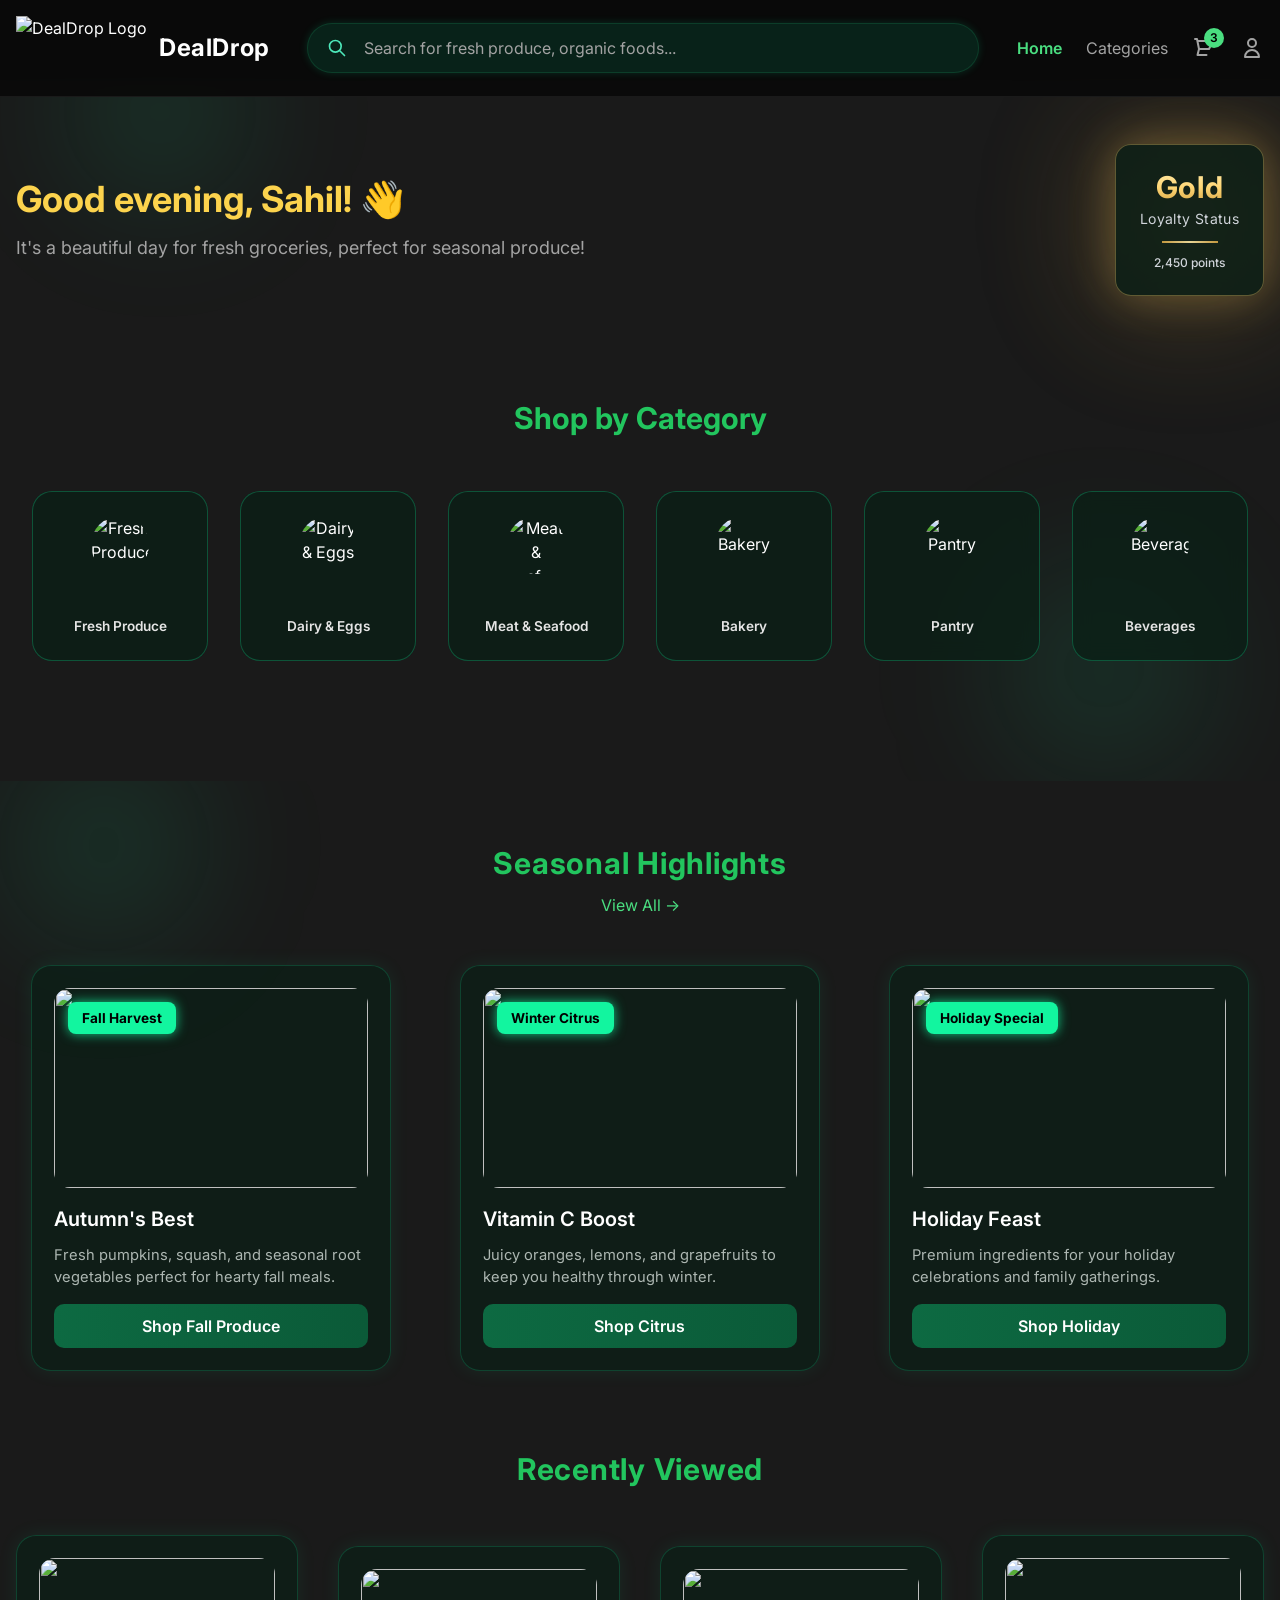
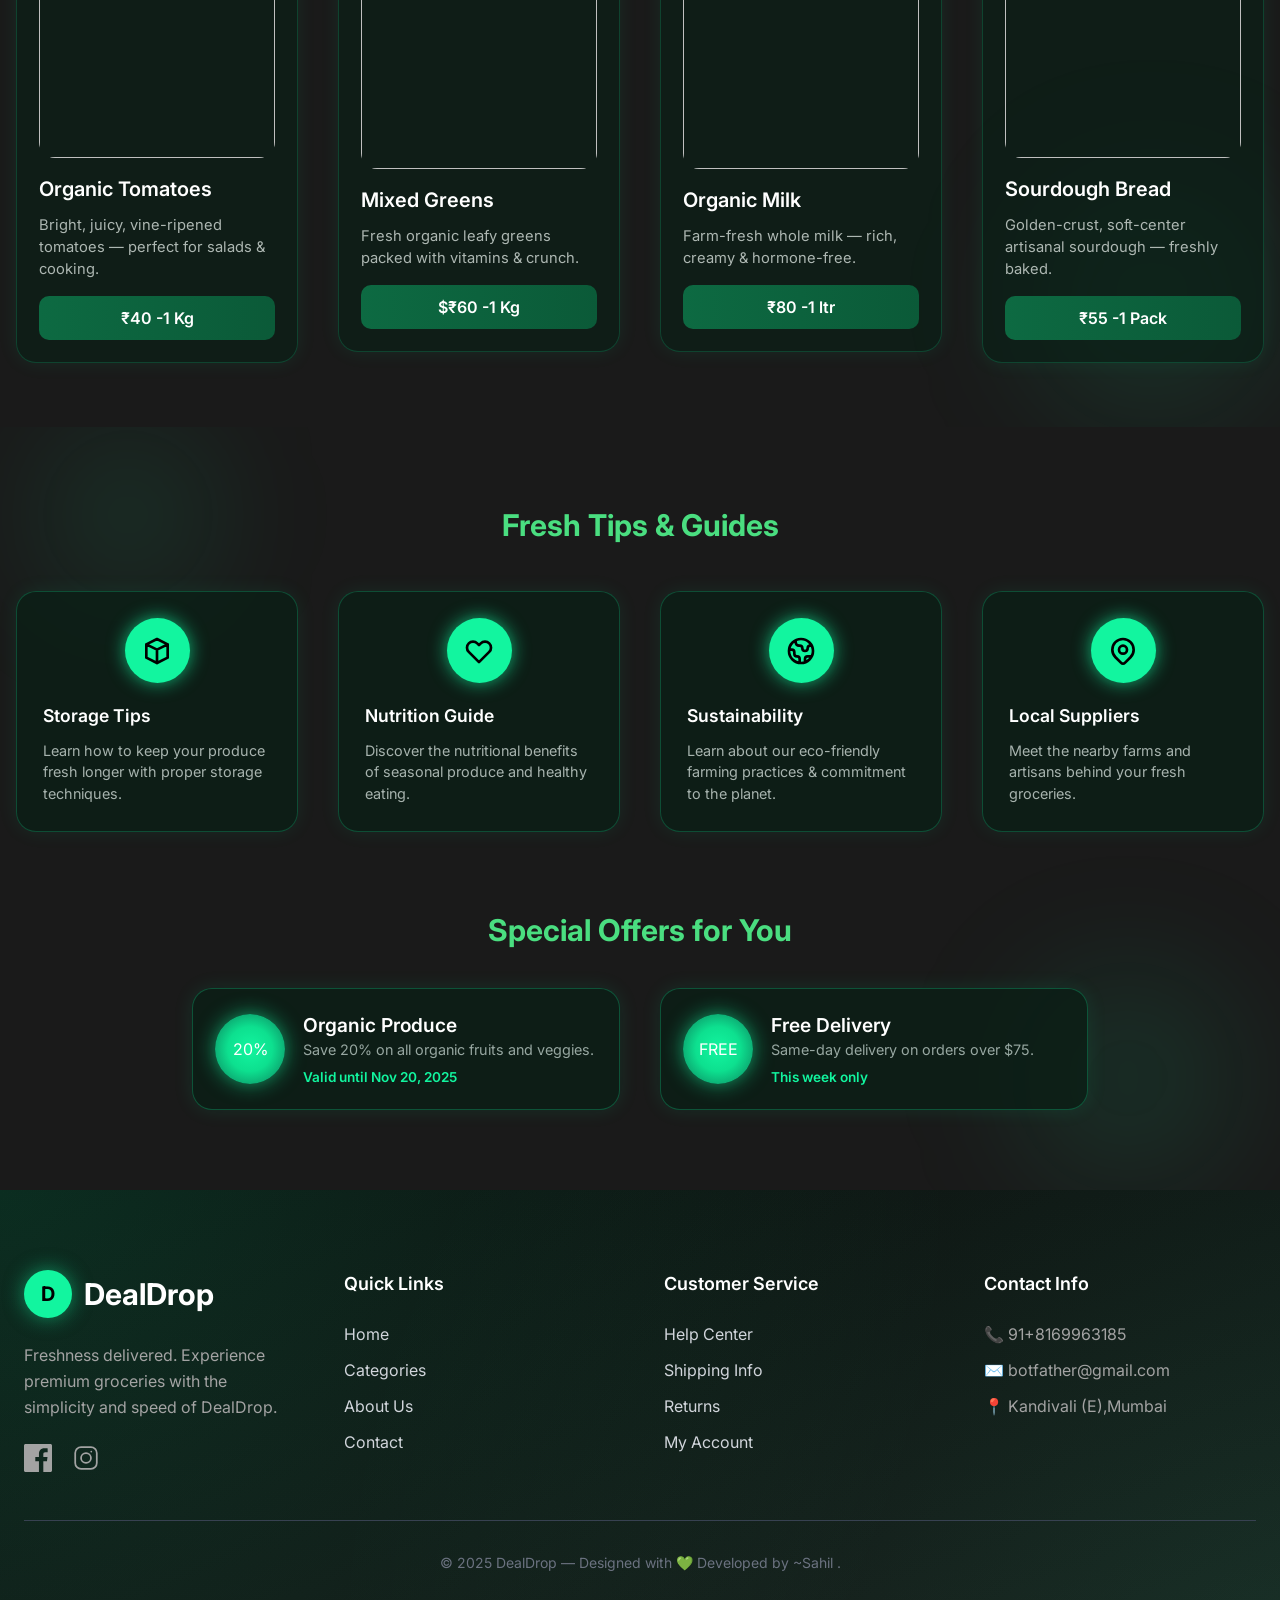
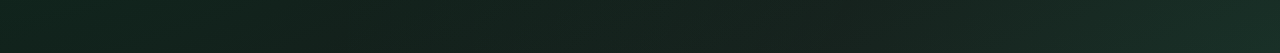
==== pages/homepage.html @ 894192a9 "Add files via upload" ====
<!DOCTYPE html>
<html lang="en">
<head>
    <meta charset="UTF-8">
    <meta name="viewport" content="width=device-width, initial-scale=1.0">
    <title>DealDrop - Your Premium Grocery Dashboard</title>
    <link rel="stylesheet" href="../css/main.css">
   
  
  
  </head>

<body class="bg-background text-text-primary">

    <!-- Navigation Header -->
    <header class="fixed top-0 left-0 right-0 z-50 bg-background/95 backdrop-blur-sm border-b border-surface">
        <nav class="container mx-auto px-4 py-4 flex items-center justify-between">

           <!-- BIG Logo (Perfect Fit, Left Aligned) -->
        <div class="flex items-center space-x-3 shrink-0">
            <img src="https://i.postimg.cc/Hsx8pxHb/Screenshot-2025-11-13-165233.png"
                 alt="DealDrop Logo"
                 class="h-16 w-auto object-contain block select-none" /> <span class="text-xl md:text-2xl font-bold text-white tracking-wide hover:text-[#4de8ba] transition-colors duration-300">
    DealDrop
  </span>
        </div>

                <!-- Search Bar -->
<div class="hidden md:flex flex-1 max-w-2xl mx-8">
    <div class="relative w-full">

        <!-- Input -->
        <input type="text" 
            placeholder="Search for fresh produce, organic foods..."
            id="searchInput"
            class="w-full pl-14 pr-4 py-3 rounded-full bg-[#082219] text-white placeholder-gray-400 
                   border border-[#0f4f35]/60 shadow-[0_0_8px_rgba(0,255,170,0.15)]
                   focus:border-[#14f5a3] focus:shadow-[0_0_18px_rgba(20,245,163,0.45)]
                   transition-all duration-300 outline-none">

        <!-- Search Icon -->
        <svg 
            class="absolute left-5 top-1/2 transform -translate-y-1/2 w-5 h-5 text-[#4de8ba]"
            fill="none" stroke="currentColor" 
            viewBox="0 0 24 24"
        >
            <path 
                stroke-linecap="round" 
                stroke-linejoin="round" 
                stroke-width="2" 
                d="M21 21l-6-6m2-5a7 7 0 11-14 0 7 7 0 0114 0z"
            ></path>
        </svg>

        <!-- Search Suggestions Dropdown -->
        <div 
            id="searchSuggestions" 
            class="absolute top-full left-0 right-0 bg-[#0b2d22] border border-[#124736]/50 
                   rounded-xl mt-2 shadow-[0_0_20px_rgba(18,245,159,0.15)] hidden backdrop-blur-xl"
        >
            <div class="p-4 text-white">
                <div class="text-sm text-gray-300 mb-3 font-semibold tracking-wide">Popular Searches</div>

                <div class="space-y-2">

                    <!-- Suggestion 1 -->
                    <div class="flex items-center space-x-3 p-2 rounded-lg cursor-pointer
                                hover:bg-[#103829] transition-colors duration-200">
                        <img 
                            src="https://images.unsplash.com/photo-1675324918825-cd13b33a35b6" 
                            alt="Fresh organic tomatoes" 
                            class="w-8 h-8 rounded object-cover"
                        >
                        <span class="text-gray-100">Organic Tomatoes</span>
                    </div>

                    <!-- Suggestion 2 -->
                    <div class="flex items-center space-x-3 p-2 rounded-lg cursor-pointer
                                hover:bg-[#103829] transition-colors duration-200">
                        <img 
                            src="https://images.unsplash.com/photo-1676454954482-3a7d43f780e3" 
                            alt="Fresh leafy greens and vegetables" 
                            class="w-8 h-8 rounded object-cover"
                        >
                        <span class="text-gray-100">Fresh Greens</span>
                    </div>

                </div>
            </div>
        </div>

    </div>
</div>

            <!-- Desktop Navigation -->
            <div class="hidden md:flex items-center space-x-6">
                <a href="homepage.html" class="text-secondary font-semibold">Home</a>

                <a href="categories_page.html" class="text-text-secondary hover:text-secondary transition-colors duration-300">
                    Categories
                </a>

                <!-- Cart Icon with Badge -->
                <a href="shopping_cart.html" class="relative text-text-secondary hover:text-secondary transition-colors duration-300">
                    <svg class="w-6 h-6" fill="none" stroke="currentColor" viewBox="0 0 24 24">
                        <path 
                            stroke-linecap="round" 
                            stroke-linejoin="round" 
                            stroke-width="2" 
                            d="M3 3h2l.4 2M7 13h10l4-8H5.4m0 0L7 13m0 0l-1.5 6M7 13l-1.5 6m0 0h9m-9 0h9"
                        ></path>
                    </svg>
                    <span class="absolute -top-2 -right-2 bg-secondary text-black text-xs rounded-full w-5 h-5 flex items-center justify-center font-semibold">3</span>
                </a>

                <!-- Account -->
                <a href="user_account_dashboard.html" class="text-text-secondary hover:text-secondary transition-colors duration-300">
                    <svg class="w-6 h-6" fill="none" stroke="currentColor" viewBox="0 0 24 24">
                        <path 
                            stroke-linecap="round" 
                            stroke-linejoin="round" 
                            stroke-width="2" 
                            d="M16 7a4 4 0 11-8 0 4 4 0 018 0zM12 14a7 7 0 00-7 7h14a7 7 0 00-7-7z"
                        ></path>
                    </svg>
                </a>
            </div>

            <!-- Mobile Menu Button -->
            <button class="md:hidden text-text-primary" id="mobileMenuBtn">
                <svg class="w-6 h-6" fill="none" stroke="currentColor" viewBox="0 0 24 24">
                    <path 
                        stroke-linecap="round" 
                        stroke-linejoin="round" 
                        stroke-width="2" 
                        d="M4 6h16M4 12h16M4 18h16"
                    ></path>
                </svg>
            </button>

        </nav>

        <!-- Mobile Menu -->
        <div id="mobileMenu" class="md:hidden bg-surface border-t border-surface hidden">
            <div class="px-4 py-4 space-y-4">

                <div class="relative">
                    <input 
                        type="text" 
                        placeholder="Search products..." 
                        class="input-field w-full pl-10 pr-4 py-2"
                    >
                    <svg 
                        class="absolute left-3 top-1/2 transform -translate-y-1/2 w-4 h-4 text-text-secondary" 
                        fill="none" stroke="currentColor" 
                        viewBox="0 0 24 24"
                    >
                        <path 
                            stroke-linecap="round" 
                            stroke-linejoin="round" 
                            stroke-width="2" 
                            d="M21 21l-6-6m2-5a7 7 0 11-14 0 7 7 0 0114 0z"
                        ></path>
                    </svg>
                </div>

                <a href="homepage.html" class="block text-secondary font-semibold py-2">Home</a>
                <a href="categories_page.html" class="block text-text-secondary py-2">Categories</a>
                <a href="shopping_cart.html" class="block text-text-secondary py-2">Cart (3)</a>
                <a href="user_account_dashboard.html" class="block text-text-secondary py-2">Account</a>

            </div>
        </div>

    </header>

  <!-- page content continues below... -->
  <!-- Main Content --> <main class="pt-20">

  <!-- Personalized Welcome Section -->
<!-- Combined Welcome + Quick Categories Section -->
<section class="relative py-16 bg-surface overflow-hidden">

    <!-- Glow Background Orbs -->
    <div class="absolute -top-16 left-16 w-48 h-48 bg-[#12f59f]/10 blur-3xl rounded-full animate-pulse-slow"></div>
    <div class="absolute bottom-0 right-16 w-56 h-56 bg-[#0ee391]/10 blur-3xl rounded-full animate-float-slow"></div>

    <div class="container relative z-10 mx-auto px-4">

        <!-- Personalized Welcome -->
        <div class="flex flex-col md:flex-row items-center justify-between mb-12 text-center md:text-left">

            <!-- Left Text -->
            <div class="space-y-2 w-full md:w-auto">
                <h1 class="text-3xl md:text-4xl font-bold opacity-0 animate-slide-reveal-slow 
                           text-amber-300 mb-0 mx-auto md:mx-0">
                    Good evening, Sahil! 👋
                </h1>

                <p class="text-text-secondary text-lg opacity-0 animate-slide-reveal delay-[0.4s] 
                          pt-[7px] mx-auto md:mx-0">
                    It's a beautiful day for fresh groceries, perfect for seasonal produce!
                </p>
            </div>

            <!-- Loyalty Card -->
            <div class="hidden md:block relative mt-8 md:mt-0">

                <!-- Golden Backlight -->
                <div class="absolute -inset-8 rounded-3xl 
                    bg-[radial-gradient(circle_at_center,rgba(255,215,125,0.55),rgba(180,130,40,0.25),transparent)]
                    blur-3xl opacity-80 animate-gold-glow pointer-events-none"></div>

                <div class="relative p-6 rounded-2xl bg-[#0a1f16]/80
                    backdrop-blur-lg border border-[#d6b35f]/40
                    shadow-[0_0_45px_rgba(255,200,90,0.3)]
                    hover:shadow-[0_0_65px_rgba(255,200,90,0.5)]
                    transition-all duration-500 animate-float-card
                    group cursor-pointer">

                    <div class="relative z-10 text-center">

                        <!-- Metallic Gold Text -->
                        <div class="font-bold text-3xl tracking-wide 
                            bg-gradient-to-b from-[#ffe9a9] via-[#ffd776] to-[#d6a544]
                            bg-clip-text text-transparent">
                            Gold
                        </div>

                        <div class="text-sm text-gray-300 mt-1 tracking-wide">
                            Loyalty Status
                        </div>

                        <div class="w-14 mx-auto my-3 h-[2px] 
                            bg-gradient-to-r from-[#d6a544] via-[#ffe8a4] to-[#d6a544] opacity-90"></div>

                        <div class="text-xs text-gray-300 font-medium">
                            2,450 points
                        </div>

                    </div>
                </div>
            </div>
        </div>

        <!-- Quick Categories -->
        <section class="py-14">
            <div class="container mx-auto px-4">

                <!-- Centered Title -->
               <h2 class="text-3xl font-bold mb-10 text-center text-green-500 pb-[15px]">
    Shop by Category
</h2>

                <!-- Equal Size Responsive Grid -->
                <div class="grid grid-cols-2 md:grid-cols-4 lg:grid-cols-6 gap-8">

                    <!-- CATEGORY CARD TEMPLATE -->
                    <!-- Card 1 -->
                    <a href="categories_page.html" class="group text-center">
                        <div class="category-card">
                            <div class="category-img">
                                <img src="https://images.unsplash.com/photo-1676454954482-3a7d43f780e3"
                                     alt="Fresh Produce"
                                     class="category-img-inner">
                            </div>
                            <h3 class="category-title">Fresh Produce</h3>
                        </div>
                    </a>

                    <!-- Card 2 -->
                    <a href="categories_page.html" class="group text-center">
                        <div class="category-card">
                            <div class="category-img">
                                <img src="https://images.unsplash.com/photo-1675448715872-a4ddc1f9ed78"
                                     alt="Dairy & Eggs"
                                     class="category-img-inner">
                            </div>
                            <h3 class="category-title">Dairy & Eggs</h3>
                        </div>
                    </a>

                    <!-- Card 3 -->
                    <a href="categories_page.html" class="group text-center">
                        <div class="category-card">
                            <div class="category-img">
                                <img src="https://images.unsplash.com/photo-1610269118340-f89055c4a658"
                                     alt="Meat & Seafood"
                                     class="category-img-inner">
                            </div>
                            <h3 class="category-title">Meat & Seafood</h3>
                        </div>
                    </a>

                    <!-- Card 4 -->
                    <a href="categories_page.html" class="group text-center">
                        <div class="category-card">
                            <div class="category-img">
                                <img src="https://images.unsplash.com/photo-1515182629504-727d7753751f"
                                     alt="Bakery"
                                     class="category-img-inner">
                            </div>
                            <h3 class="category-title">Bakery</h3>
                        </div>
                    </a>

                    <!-- Card 5 -->
                    <a href="categories_page.html" class="group text-center">
                        <div class="category-card">
                            <div class="category-img">
                                <img src="https://images.unsplash.com/photo-1688104170986-d7c6006ced3e"
                                     alt="Pantry"
                                     class="category-img-inner">
                            </div>
                            <h3 class="category-title">Pantry</h3>
                        </div>
                    </a>

                    <!-- Card 6 -->
                    <a href="categories_page.html" class="group text-center">
                        <div class="category-card">
                            <div class="category-img">
                                <img src="https://images.unsplash.com/photo-1518520801049-ead3ba55d7a7"
                                     alt="Beverages"
                                     class="category-img-inner">
                            </div>
                            <h3 class="category-title">Beverages</h3>
                        </div>
                    </a>

                </div>
            </div>
        </section>

    </div>
</section>

<!-- Extra Styling -->
<style>
/* Main Card Wrapper */
.category-card {
    background: rgba(10, 31, 22, 0.75);
    border: 1px solid rgba(18, 245, 159, 0.25);
    border-radius: 20px;
    padding: 24px;
    height: 170px; /* Ensures SAME height */
    display: flex;
    flex-direction: column;
    justify-content: space-between;
    transition: 0.3s ease;
    backdrop-filter: blur(10px);
}

/* Hover Glow + Lift */
.category-card:hover {
    transform: translateY(-6px);
    box-shadow: 0 0 25px rgba(18, 245, 159, 0.3);
}

/* Image Circle */
.category-img {
    width: 58px;
    height: 58px;
    margin: 0 auto 12px auto;
    overflow: hidden;
    border-radius: 999px;
}

.category-img-inner {
    width: 100%;
    height: 100%;
    object-fit: cover;
    transition: 0.3s;
}

.category-card:hover .category-img-inner {
    transform: scale(1.12);
}

/* Category Text */
.category-title {
    font-size: 0.85rem;
    font-weight: 600;
    color: #e5e5e5;
}
</style>

<!-- Animations -->
<style>
@keyframes slideReveal {
  0% { opacity: 0; transform: translateX(-40px); }
  100% { opacity: 1; transform: translateX(0); }
}
.animate-slide-reveal { animation: slideReveal 1.2s ease-out forwards; }

@keyframes slideRevealSlow {
  0% { opacity: 0; transform: translateX(-60px); }
  100% { opacity: 1; transform: translateX(0); }
}
.animate-slide-reveal-slow { animation: slideRevealSlow 1.6s ease-out forwards; }

@keyframes goldGlow {
  0% { opacity: 0.7; transform: scale(1); }
  50% { opacity: 1; transform: scale(1.12); }
  100% { opacity: 0.7; transform: scale(1); }
}
.animate-gold-glow { animation: goldGlow 4s ease-in-out infinite; }

@keyframes floatCard {
  0%,100% { transform: translateY(0); }
  50% { transform: translateY(-8px); }
}
.animate-float-card { animation: floatCard 6s ease-in-out infinite; }

@keyframes pulseSlow {
  0%,100% { opacity: 0.4; }
  50% { opacity: 0.85; }
}
.animate-pulse-slow { animation: pulseSlow 7s ease-in-out infinite; }

@keyframes floatSlow {
  0%,100% { transform: translateY(0); }
  50% { transform: translateY(-14px); }
}
.animate-float-slow { animation: floatSlow 9s ease-in-out infinite; }
</style>

                <!-- Seasonal Highlights + Recently Viewed Combined -->
<section class="py-16 bg-surface relative overflow-hidden">

    <!-- Glow Background -->
    <div class="absolute -top-10 left-0 w-52 h-52 bg-[#12f59f]/10 blur-3xl rounded-full"></div>
    <div class="absolute bottom-0 right-0 w-64 h-64 bg-[#0ee391]/10 blur-3xl rounded-full"></div>

    <div class="container mx-auto px-4 relative z-10">

        <!-- ⭐ Seasonal Highlights Heading -->
        <div class="text-center mb-12">
            <h2 class="text-3xl font-bold tracking-wide animate-fade-down text-green-500">
                Seasonal Highlights
            </h2>
            <div class="mt-3">
                <a href="categories_page.html"
                   class="text-secondary hover:text-accent transition text-green-500">
                    View All →
                </a>
            </div>
        </div>

        <!-- Seasonal Cards -->
        <div class="grid grid-cols-1 md:grid-cols-2 lg:grid-cols-3 gap-10 place-items-center">

            <!-- Card 1 -->
            <div class="season-card">
                <div class="season-img-wrapper">
                    <img src="https://images.unsplash.com/photo-1635191541725-6f81aa46003c" class="season-img">
                    <div class="season-tag">Fall Harvest</div>
                </div>
                <h3 class="season-title">Autumn's Best</h3>
                <p class="season-desc">
                    Fresh pumpkins, squash, and seasonal root vegetables perfect for hearty fall meals.
                </p>
                <button class="season-btn">Shop Fall Produce</button>
            </div>

            <!-- Card 2 -->
            <div class="season-card animation-delay-2">
                <div class="season-img-wrapper">
                    <img src="https://images.unsplash.com/photo-1714837956300-dbeb3cd2ce48" class="season-img">
                    <div class="season-tag">Winter Citrus</div>
                </div>
                <h3 class="season-title">Vitamin C Boost</h3>
                <p class="season-desc">
                    Juicy oranges, lemons, and grapefruits to keep you healthy through winter.
                </p>
                <button class="season-btn">Shop Citrus</button>
            </div>

            <!-- Card 3 -->
            <div class="season-card animation-delay-3">
                <div class="season-img-wrapper">
                    <img src="https://images.unsplash.com/photo-1588879656458-d91bee6d9d6c" class="season-img">
                    <div class="season-tag">Holiday Special</div>
                </div>
                <h3 class="season-title">Holiday Feast</h3>
                <p class="season-desc">
                    Premium ingredients for your holiday celebrations and family gatherings.
                </p>
                <button class="season-btn">Shop Holiday</button>
            </div>

        </div>

        <!-- ⭐ Recently Viewed Section -->
        <div class="mt-20">

            <!-- Heading -->
            <div class="text-center mb-12">
                <h2 class="text-3xl font-bold tracking-wide animate-fade-down text-green-500">
                    Recently Viewed
                </h2>
            </div>

            <!-- Recently Viewed Cards (4 items) -->
            <div class="grid grid-cols-1 md:grid-cols-2 lg:grid-cols-4 gap-10 place-items-center">

                <!-- RV 1 -->
                <div class="season-card animation-delay-1">
                    <div class="season-img-wrapper">
                        <img src="https://images.unsplash.com/photo-1691657918832-c11e63dead1b" class="season-img">
                    </div>
                    <h3 class="season-title">Organic Tomatoes</h3>
                    <p class="season-desc">Bright, juicy, vine-ripened tomatoes — perfect for salads & cooking.</p>
                    <button class="season-btn">₹40 -1 Kg</button>
                </div>

                <!-- RV 2 -->
                <div class="season-card animation-delay-2">
                    <div class="season-img-wrapper">
                        <img src="https://images.unsplash.com/photo-1525014058669-3f22ee38b90f" class="season-img">
                    </div>
                    <h3 class="season-title">Mixed Greens</h3>
                    <p class="season-desc">Fresh organic leafy greens packed with vitamins & crunch.</p>
                    <button class="season-btn">$₹60 -1 Kg</button>
                </div>

                <!-- RV 3 -->
                <div class="season-card animation-delay-3">
                    <div class="season-img-wrapper">
                        <img src="https://i.postimg.cc/kMygwqyQ/mikl.jpg" class="season-img">
                    </div>
                    <h3 class="season-title">Organic Milk</h3>
                    <p class="season-desc">Farm-fresh whole milk — rich, creamy & hormone-free.</p>
                    <button class="season-btn">₹80 -1 ltr</button>
                </div>

                <!-- RV 4 -->
                <div class="season-card animation-delay-4">
                    <div class="season-img-wrapper">
                        <img src="https://images.unsplash.com/photo-1591458736923-c06a260e3412" class="season-img">
                    </div>
                    <h3 class="season-title">Sourdough Bread</h3>
                    <p class="season-desc">Golden-crust, soft-center artisanal sourdough — freshly baked.</p>
                    <button class="season-btn">₹55 -1 Pack</button>
                </div>

            </div>

        </div>

    </div>
</section>

<style>
/* SAME CSS from your original — unchanged */
@keyframes fadeDown {
  0% { opacity: 0; transform: translateY(-20px); }
  100% { opacity: 1; transform: translateY(0); }
}
.animate-fade-down { animation: fadeDown 0.8s ease-out forwards; }

@keyframes fadeUpCard {
  0% { opacity: 0; transform: translateY(40px); }
  100% { opacity: 1; transform: translateY(0); }
}
.season-card {
    background: rgba(10, 31, 22, 0.65);
    border: 1px solid rgba(18, 245, 159, 0.18);
    border-radius: 20px;
    padding: 22px;
    width: 100%;
    max-width: 360px;
    transition: 0.35s ease;
    box-shadow: 0 0 20px rgba(18, 245, 159, 0.08);
    animation: fadeUpCard 1s ease forwards;
    opacity: 0;
}
.animation-delay-1 { animation-delay: 0.2s; }
.animation-delay-2 { animation-delay: 0.4s; }
.animation-delay-3 { animation-delay: 0.6s; }
.animation-delay-4 { animation-delay: 0.8s; }

.season-card:hover {
    transform: translateY(-8px);
    box-shadow: 0 0 28px rgba(18, 245, 159, 0.25);
}

.season-img-wrapper {
    position: relative;
    overflow: hidden;
    border-radius: 16px;
    margin-bottom: 16px;
}

.season-img {
    width: 100%;
    height: 200px;
    object-fit: cover;
    transition: 0.4s ease;
}

.season-card:hover .season-img {
    transform: scale(1.1);
}

.season-tag {
    position: absolute;
    top: 14px;
    left: 14px;
    background: #12f59f;
    padding: 6px 14px;
    font-size: 0.85rem;
    font-weight: bold;
    border-radius: 8px;
    color: black;
    box-shadow: 0 0 12px rgba(18,245,159,0.8);
}

.season-title {
    font-size: 1.25rem;
    font-weight: 600;
}

.season-desc {
    color: #adb7b2;
    font-size: 0.92rem;
    margin: 10px 0 16px;
}

.season-btn {
    width: 100%;
    padding: 10px 0;
    border-radius: 10px;
    background: linear-gradient(to right, #0d6a42, #0b5a38);
    color: white;
    font-weight: 600;
    transition: 0.25s;
}

.season-btn:hover {
    transform: scale(1.05);
    background: linear-gradient(to right, #12f59f, #0d6a42);
    box-shadow: 0 0 15px rgba(18,245,159,0.45);
}
</style>
<!-- EDUCATIONAL CONTENT + SPECIAL OFFERS (Combined Section) -->
<section class="py-20 relative overflow-hidden bg-surface">

    <!-- Floating Background Orbs -->
    <div class="absolute top-0 left-10 w-44 h-44 bg-[#12f59f]/10 blur-3xl rounded-full edu-orb"></div>
    <div class="absolute bottom-0 right-10 w-56 h-56 bg-[#0ee391]/10 blur-3xl rounded-full edu-orb delay-[2s]"></div>

    <div class="container mx-auto px-4 relative z-10">

        <!-- Main Heading -->
        <h2 class="text-3xl font-bold mb-12 text-center text-green-400 animate-edu-title">
            Fresh Tips & Guides
        </h2>

        <!-- Educational Grid -->
        <div class="grid grid-cols-1 md:grid-cols-2 lg:grid-cols-4 gap-10 mb-20">

            <!-- Card Template -->
            <div class="edu-card edu-float group">
                <div class="edu-icon edu-float-slow">
                    <svg class="w-8 h-8 text-black" fill="none" stroke="currentColor" viewBox="0 0 24 24">
                        <path stroke-linecap="round" stroke-linejoin="round" stroke-width="2"
                              d="M20 7l-8-4-8 4m16 0l-8 4m8-4v10l-8 4m0-10L4 7m8 4v10M4 7v10l8 4"></path>
                    </svg>
                </div>
                <h3 class="edu-title">Storage Tips</h3>
                <p class="edu-desc">Learn how to keep your produce fresh longer with proper storage techniques.</p>
            </div>

            <div class="edu-card edu-float group delay-[0.15s]">
                <div class="edu-icon edu-float-slow">
                    <svg class="w-8 h-8 text-black" fill="none" stroke="currentColor" viewBox="0 0 24 24">
                        <path stroke-linecap="round" stroke-linejoin="round" stroke-width="2"
                              d="M4.318 6.318a4.5 4.5 0 000 6.364L12 20.364l7.682-7.682a4.5 4.5 0 00-6.364-6.364L12 7.636l-1.318-1.318a4.5 4.5 0 00-6.364 0z"></path>
                    </svg>
                </div>
                <h3 class="edu-title">Nutrition Guide</h3>
                <p class="edu-desc">Discover the nutritional benefits of seasonal produce and healthy eating.</p>
            </div>

            <div class="edu-card edu-float group delay-[0.3s]">
                <div class="edu-icon edu-float-slow">
                    <svg class="w-8 h-8 text-black" fill="none" stroke="currentColor" viewBox="0 0 24 24">
                        <path stroke-linecap="round" stroke-linejoin="round" stroke-width="2"
                              d="M3.055 11H5a2 2 0 012 2v1a2 2 0 002 2 2 2 0 012 2v2.945M8 3.935V5.5A2.5 2.5 0 0010.5 8h.5a2 2 0 012 2 2 2 0 104 0 2 2 0 012-2h1.064M15 20.488V18a2 2 0 012-2h3.064M21 12a9 9 0 11-18 0 9 9 0 0118 0z"></path>
                    </svg>
                </div>
                <h3 class="edu-title">Sustainability</h3>
                <p class="edu-desc">Learn about our eco-friendly farming practices & commitment to the planet.</p>
            </div>

            <div class="edu-card edu-float group delay-[0.45s]">
                <div class="edu-icon edu-float-slow">
                    <svg class="w-8 h-8 text-black" fill="none" stroke="currentColor" viewBox="0 0 24 24">
                        <path stroke-linecap="round" stroke-linejoin="round" stroke-width="2"
                              d="M17.657 16.657L13.414 20.9a1.998 1.998 0 01-2.827 0l-4.244-4.243a8 8 0 1111.314 0z"></path>
                        <path stroke-linecap="round" stroke-linejoin="round" stroke-width="2"
                              d="M15 11a3 3 0 11-6 0 3 3 0 016 0z"></path>
                    </svg>
                </div>
                <h3 class="edu-title">Local Suppliers</h3>
                <p class="edu-desc">Meet the nearby farms and artisans behind your fresh groceries.</p>
            </div>

        </div>

        <!-- ⭐ SPECIAL OFFERS SECTION ⭐ -->
        <h2 class="text-3xl font-bold text-center text-green-400 mb-10 animate-edu-title">
            Special Offers for You
        </h2>

        <div class="grid grid-cols-1 md:grid-cols-2 gap-10 max-w-4xl mx-auto">

            <!-- Offer 1 -->
            <div class="offer-card offer-slide-up">
                <div class="offer-flex">
                    <div class="offer-badge">
                        <span>20%</span>
                    </div>
                    <div class="text-left">
                        <h3 class="offer-title">Organic Produce</h3>
                        <p class="offer-desc">Save 20% on all organic fruits and veggies.</p>
                        <p class="offer-valid">Valid until Nov 20, 2025</p>
                    </div>
                </div>
            </div>

            <!-- Offer 2 -->
            <div class="offer-card offer-slide-up delay-[0.2s]">
                <div class="offer-flex">
                    <div class="offer-badge">
                        <span>FREE</span>
                    </div>
                    <div class="text-left">
                        <h3 class="offer-title">Free Delivery</h3>
                        <p class="offer-desc">Same-day delivery on orders over $75.</p>
                        <p class="offer-valid">This week only</p>
                    </div>
                </div>
            </div>

        </div>

    </div>
</section>

<style>
/* FLOATING ORBS */
@keyframes orbFloat {
  0%,100% { transform: translateY(0); opacity: 0.5; }
  50% { transform: translateY(-25px); opacity: 0.9; }
}
.edu-orb { animation: orbFloat 8s ease-in-out infinite; }

/* TITLE */
@keyframes eduTitle {
  0% { opacity: 0; transform: translateY(-20px); }
  100% { opacity: 1; transform: translateY(0); }
}
.animate-edu-title { animation: eduTitle 1s ease forwards; }

/* FLOATING CARDS */
@keyframes cardFloatUp {
  0%,100% { transform: translateY(0); }
  50% { transform: translateY(-12px); }
}
.edu-float { animation: cardFloatUp 6s ease-in-out infinite; }

/* ICON FLOATING */
@keyframes iconFloat {
  0%,100% { transform: translateY(0); }
  50% { transform: translateY(-6px); }
}
.edu-float-slow { animation: iconFloat 4s ease-in-out infinite; }

/* EDUCATIONAL CARD STYLE */
.edu-card {
    background: rgba(10, 31, 22, 0.75);
    border: 1px solid rgba(18,245,159,0.22);
    border-radius: 20px;
    padding: 26px;
    transition: .35s ease;
    box-shadow: 0 0 20px rgba(18,245,159,0.08);
    opacity: 0;
    animation: eduFadeUp 1s ease forwards;
}
@keyframes eduFadeUp {
  0% { opacity: 0; transform: translateY(40px); }
  100% { opacity: 1; transform: translateY(0); }
}

/* ICON */
.edu-icon {
  width: 65px;
  height: 65px;
  background: #12f59f;
  border-radius: 999px;
  margin: 0 auto 20px auto;
  display:flex;justify-content:center;align-items:center;
  box-shadow:0 0 18px rgba(18,245,159,0.7);
}

/* TEXT */
.edu-title { color:white;font-weight:600;font-size:1.1rem;margin-bottom:10px; }
.edu-desc { color:#a7b3ae;font-size:.9rem; }

/* OFFER CARDS */
.offer-card {
    background: rgba(10, 31, 22, 0.8);
    border: 1px solid rgba(18,245,159,0.25);
    padding: 22px;
    border-radius: 20px;
    box-shadow: 0 0 20px rgba(18,245,159,0.1);
    transition:.35s;
    opacity:0;
}

.offer-card:hover {
    transform: translateY(-10px);
    box-shadow:0 0 30px rgba(18,245,159,0.32);
}

/* OFFER BADGE */
.offer-badge {
  width:70px;height:70px;
  background:radial-gradient(circle,#12f59f 0%,#0de08f 45%,#0c7a58 100%);
  border-radius:999px;
  display:flex;align-items:center;justify-content:center;
  box-shadow:0 0 20px rgba(18,245,159,0.6);
  animation: offerGlow 3s ease-in-out infinite;
}
@keyframes offerGlow {
  0%,100% { transform:scale(1); box-shadow:0 0 20px rgba(18,245,159,0.6); }
  50% { transform:scale(1.1); box-shadow:0 0 35px rgba(18,245,159,0.9); }
}

.offer-title { color:white;font-size:1.2rem;font-weight:600; }
.offer-desc { color:#97a7a1;font-size:.9rem; }
.offer-valid { color:#12f59f;font-size:.85rem;margin-top:6px;font-weight:600; }

.offer-flex { display:flex;align-items:center;gap:18px; }

/* OFFER SLIDE-UP ENTRANCE */
@keyframes offerSlideUp {
  from { opacity:0; transform:translateY(40px); }
  to { opacity:1; transform:translateY(0); }
}
.offer-slide-up { animation: offerSlideUp 1s ease forwards; }
</style>

    </main>

     <!-- Footer -->
<footer class="relative bg-gradient-to-br from-[#0a0a0a] via-[#111111] to-[#1a1a1a] text-gray-300 py-20 overflow-hidden">
  <!-- Subtle background glow -->
  <div class="absolute inset-0 bg-[radial-gradient(circle_at_top_left,rgba(18,245,159,0.15),transparent_70%)]"></div>
  <div class="absolute inset-0 bg-[radial-gradient(circle_at_bottom_right,rgba(18,245,159,0.1),transparent_70%)]"></div>

  <div class="relative z-10 container mx-auto px-6">
    <div class="grid grid-cols-1 md:grid-cols-4 gap-12 border-b border-gray-700 pb-12">
      
      <!-- Company Info -->
      <div>
        <div class="flex items-center space-x-3 mb-6">
          <div class="w-12 h-12 bg-[#12f59f] rounded-full flex items-center justify-center text-black font-bold text-xl shadow-[0_0_20px_rgba(18,245,159,0.5)]">D</div>
          <span class="text-3xl font-bold text-white">DealDrop</span>
        </div>
        <p class="text-gray-400 mb-6 leading-relaxed">
          Freshness delivered. Experience premium groceries with the simplicity and speed of DealDrop.
        </p>

        <!-- Social Media Icons -->
        <div class="flex space-x-5">
          <!-- Facebook -->
          <a href="#" class="group transition-all duration-300" aria-label="Facebook">
            <svg class="w-7 h-7 text-gray-400 group-hover:text-[#12f59f] transition" fill="currentColor" viewBox="0 0 24 24">
              <path d="M22.675 0h-21.35C.596 0 0 .592 0 1.324v21.352C0 23.406.596 24 1.325 24H12.82v-9.294H9.692v-3.622h3.128V8.413c0-3.1 1.893-4.788 4.658-4.788 1.325 0 2.463.099 2.795.143v3.24l-1.918.001c-1.504 0-1.795.715-1.795 1.763v2.314h3.587l-.467 3.622h-3.12V24h6.116C23.404 24 24 23.406 24 22.676V1.324C24 .592 23.404 0 22.675 0z"/>
            </svg>
          </a>

          <!-- Instagram -->
          <a href="#" class="group transition-all duration-300" aria-label="Instagram">
            <svg class="w-7 h-7 text-gray-400 group-hover:text-[#f56040] transition" fill="currentColor" viewBox="0 0 24 24">
              <path d="M7.75 2h8.5A5.75 5.75 0 0 1 22 7.75v8.5A5.75 5.75 0 0 1 16.25 22h-8.5A5.75 5.75 0 0 1 2 16.25v-8.5A5.75 5.75 0 0 1 7.75 2zm0 1.5A4.25 4.25 0 0 0 3.5 7.75v8.5A4.25 4.25 0 0 0 7.75 20.5h8.5A4.25 4.25 0 0 0 20.5 16.25v-8.5A4.25 4.25 0 0 0 16.25 3.5h-8.5zm8.75 2.25a.75.75 0 1 1 0 1.5.75.75 0 0 1 0-1.5zM12 7a5 5 0 1 1 0 10 5 5 0 0 1 0-10zm0 1.5a3.5 3.5 0 1 0 0 7 3.5 3.5 0 0 0 0-7z"/>
            </svg>
          </a>
        </div>
      </div>

      <!-- Quick Links -->
      <div>
        <h3 class="text-lg font-semibold text-white mb-6">Quick Links</h3>
        <ul class="space-y-3">
          <li><a href="homepage.html" class="hover:text-[#12f59f] transition">Home</a></li>
          <li><a href="categories_page.html" class="hover:text-[#12f59f] transition">Categories</a></li>
          <li><a href="#" class="hover:text-[#12f59f] transition">About Us</a></li>
          <li><a href="#" class="hover:text-[#12f59f] transition">Contact</a></li>
        </ul>
      </div>

      <!-- Customer Service -->
      <div>
        <h3 class="text-lg font-semibold text-white mb-6">Customer Service</h3>
        <ul class="space-y-3">
          <li><a href="#" class="hover:text-[#12f59f] transition">Help Center</a></li>
          <li><a href="#" class="hover:text-[#12f59f] transition">Shipping Info</a></li>
          <li><a href="#" class="hover:text-[#12f59f] transition">Returns</a></li>
          <li><a href="user_account_dashboard.html" class="hover:text-[#12f59f] transition">My Account</a></li>
        </ul>
      </div>

      <!-- Contact Info -->
      <div>
        <h3 class="text-lg font-semibold text-white mb-6">Contact Info</h3>
        <ul class="space-y-3">
          <li>📞 <span class="text-gray-400">91+8169963185</span></li>
          <li>✉️ <span class="text-gray-400">botfather@gmail.com</span></li>
          <li>📍 <span class="text-gray-400">Kandivali (E),Mumbai</span></li>
        </ul>
      </div>
    </div>

    <!-- Bottom Section -->
    <div class="pt-8 text-center text-sm text-gray-500">
      <p>© 2025 DealDrop — Designed with 💚 Developed by ~Sahil .</p>
    </div>
  </div>
</footer>

    <script>
        // Mobile menu toggle
        const mobileMenuBtn = document.getElementById('mobileMenuBtn');
        const mobileMenu = document.getElementById('mobileMenu');

        mobileMenuBtn.addEventListener('click', () => {
            mobileMenu.classList.toggle('hidden');
        });

        // Search functionality
        const searchInput = document.getElementById('searchInput');
        const searchSuggestions = document.getElementById('searchSuggestions');

        searchInput.addEventListener('focus', () => {
            searchSuggestions.classList.remove('hidden');
        });

        searchInput.addEventListener('blur', () => {
            setTimeout(() => {
                searchSuggestions.classList.add('hidden');
            }, 200);
        });

        // Add to cart animation
        const addToCartButtons = document.querySelectorAll('.btn-primary');
        addToCartButtons.forEach(button => {
            button.addEventListener('click', (e) => {
                if (button.textContent.includes('Add')) {
                    e.preventDefault();
                    button.textContent = 'Added!';
                    button.classList.add('bg-success');
                    setTimeout(() => {
                        button.textContent = 'Add';
                        button.classList.remove('bg-success');
                    }, 2000);
                }
            });
        });

        // Smooth scrolling for internal links
        document.querySelectorAll('a[href^="#"]').forEach(anchor => {
            anchor.addEventListener('click', function (e) {
                e.preventDefault();
                const target = document.querySelector(this.getAttribute('href'));
                if (target) {
                    target.scrollIntoView({
                        behavior: 'smooth',
                        block: 'start'
                    });
                }
            });
        });

        // Intersection Observer for animations
        const observerOptions = {
            threshold: 0.1,
            rootMargin: '0px 0px -50px 0px'
        };

        const observer = new IntersectionObserver((entries) => {
            entries.forEach(entry => {
                if (entry.isIntersecting) {
                    entry.target.classList.add('animate-fade-in');
                }
            });
        }, observerOptions);

        // Observe cards for animation
        document.querySelectorAll('.card').forEach(card => {
            observer.observe(card);
        });

        // Dynamic greeting based on time
        const now = new Date();
        const hour = now.getHours();
        let greeting = 'Welcome back';
        
        if (hour < 12) {
            greeting = 'Good morning';
        } else if (hour < 18) {
            greeting = 'Good afternoon';
        } else {
            greeting = 'Good evening';
        }

        // Update greeting if element exists
        const welcomeElement = document.querySelector('h1');
        if (welcomeElement && welcomeElement.textContent.includes('Welcome back')) {
            welcomeElement.textContent = welcomeElement.textContent.replace('Welcome back', greeting);
        }
        
  document.addEventListener("DOMContentLoaded", async () => {
    const { data, error } = await supabaseClient.auth.getUser();

    if (!data?.user) {
      window.location.href = "login.html";  // not logged in
    }
  });


</script>
<script src="https://cdn.jsdelivr.net/npm/@supabase/supabase-js@2"></script>
<script src="../js/dealdrop.js"></script>



</body>
</html>
---- css/main.css ----
@import url('https://fonts.googleapis.com/css2?family=Inter:wght@400;500;600;700&display=swap');

@import url('https://fonts.googleapis.com/css2?family=Playfair+Display:wght@400;600&display=swap');

*, ::before, ::after{
  --tw-border-spacing-x: 0;
  --tw-border-spacing-y: 0;
  --tw-translate-x: 0;
  --tw-translate-y: 0;
  --tw-rotate: 0;
  --tw-skew-x: 0;
  --tw-skew-y: 0;
  --tw-scale-x: 1;
  --tw-scale-y: 1;
  --tw-pan-x:  ;
  --tw-pan-y:  ;
  --tw-pinch-zoom:  ;
  --tw-scroll-snap-strictness: proximity;
  --tw-gradient-from-position:  ;
  --tw-gradient-via-position:  ;
  --tw-gradient-to-position:  ;
  --tw-ordinal:  ;
  --tw-slashed-zero:  ;
  --tw-numeric-figure:  ;
  --tw-numeric-spacing:  ;
  --tw-numeric-fraction:  ;
  --tw-ring-inset:  ;
  --tw-ring-offset-width: 0px;
  --tw-ring-offset-color: #fff;
  --tw-ring-color: rgb(59 130 246 / 0.5);
  --tw-ring-offset-shadow: 0 0 #0000;
  --tw-ring-shadow: 0 0 #0000;
  --tw-shadow: 0 0 #0000;
  --tw-shadow-colored: 0 0 #0000;
  --tw-blur:  ;
  --tw-brightness:  ;
  --tw-contrast:  ;
  --tw-grayscale:  ;
  --tw-hue-rotate:  ;
  --tw-invert:  ;
  --tw-saturate:  ;
  --tw-sepia:  ;
  --tw-drop-shadow:  ;
  --tw-backdrop-blur:  ;
  --tw-backdrop-brightness:  ;
  --tw-backdrop-contrast:  ;
  --tw-backdrop-grayscale:  ;
  --tw-backdrop-hue-rotate:  ;
  --tw-backdrop-invert:  ;
  --tw-backdrop-opacity:  ;
  --tw-backdrop-saturate:  ;
  --tw-backdrop-sepia:  ;
  --tw-contain-size:  ;
  --tw-contain-layout:  ;
  --tw-contain-paint:  ;
  --tw-contain-style:  ;
}

::backdrop{
  --tw-border-spacing-x: 0;
  --tw-border-spacing-y: 0;
  --tw-translate-x: 0;
  --tw-translate-y: 0;
  --tw-rotate: 0;
  --tw-skew-x: 0;
  --tw-skew-y: 0;
  --tw-scale-x: 1;
  --tw-scale-y: 1;
  --tw-pan-x:  ;
  --tw-pan-y:  ;
  --tw-pinch-zoom:  ;
  --tw-scroll-snap-strictness: proximity;
  --tw-gradient-from-position:  ;
  --tw-gradient-via-position:  ;
  --tw-gradient-to-position:  ;
  --tw-ordinal:  ;
  --tw-slashed-zero:  ;
  --tw-numeric-figure:  ;
  --tw-numeric-spacing:  ;
  --tw-numeric-fraction:  ;
  --tw-ring-inset:  ;
  --tw-ring-offset-width: 0px;
  --tw-ring-offset-color: #fff;
  --tw-ring-color: rgb(59 130 246 / 0.5);
  --tw-ring-offset-shadow: 0 0 #0000;
  --tw-ring-shadow: 0 0 #0000;
  --tw-shadow: 0 0 #0000;
  --tw-shadow-colored: 0 0 #0000;
  --tw-blur:  ;
  --tw-brightness:  ;
  --tw-contrast:  ;
  --tw-grayscale:  ;
  --tw-hue-rotate:  ;
  --tw-invert:  ;
  --tw-saturate:  ;
  --tw-sepia:  ;
  --tw-drop-shadow:  ;
  --tw-backdrop-blur:  ;
  --tw-backdrop-brightness:  ;
  --tw-backdrop-contrast:  ;
  --tw-backdrop-grayscale:  ;
  --tw-backdrop-hue-rotate:  ;
  --tw-backdrop-invert:  ;
  --tw-backdrop-opacity:  ;
  --tw-backdrop-saturate:  ;
  --tw-backdrop-sepia:  ;
  --tw-contain-size:  ;
  --tw-contain-layout:  ;
  --tw-contain-paint:  ;
  --tw-contain-style:  ;
}

/*
! tailwindcss v3.4.17 | MIT License | https://tailwindcss.com
*/

/*
1. Prevent padding and border from affecting element width. (https://github.com/mozdevs/cssremedy/issues/4)
2. Allow adding a border to an element by just adding a border-width. (https://github.com/tailwindcss/tailwindcss/pull/116)
*/

*,
::before,
::after {
  box-sizing: border-box;
  /* 1 */
  border-width: 0;
  /* 2 */
  border-style: solid;
  /* 2 */
  border-color: #e5e7eb;
  /* 2 */
}

::before,
::after {
  --tw-content: '';
}

/*
1. Use a consistent sensible line-height in all browsers.
2. Prevent adjustments of font size after orientation changes in iOS.
3. Use a more readable tab size.
4. Use the user's configured `sans` font-family by default.
5. Use the user's configured `sans` font-feature-settings by default.
6. Use the user's configured `sans` font-variation-settings by default.
7. Disable tap highlights on iOS
*/

html,
:host {
  line-height: 1.5;
  /* 1 */
  -webkit-text-size-adjust: 100%;
  /* 2 */
  -moz-tab-size: 4;
  /* 3 */
  -o-tab-size: 4;
     tab-size: 4;
  /* 3 */
  font-family: Inter, sans-serif;
  /* 4 */
  font-feature-settings: normal;
  /* 5 */
  font-variation-settings: normal;
  /* 6 */
  -webkit-tap-highlight-color: transparent;
  /* 7 */
}

/*
1. Remove the margin in all browsers.
2. Inherit line-height from `html` so users can set them as a class directly on the `html` element.
*/

body {
  margin: 0;
  /* 1 */
  line-height: inherit;
  /* 2 */
}

/*
1. Add the correct height in Firefox.
2. Correct the inheritance of border color in Firefox. (https://bugzilla.mozilla.org/show_bug.cgi?id=190655)
3. Ensure horizontal rules are visible by default.
*/

hr {
  height: 0;
  /* 1 */
  color: inherit;
  /* 2 */
  border-top-width: 1px;
  /* 3 */
}

/*
Add the correct text decoration in Chrome, Edge, and Safari.
*/

abbr:where([title]) {
  -webkit-text-decoration: underline dotted;
          text-decoration: underline dotted;
}

/*
Remove the default font size and weight for headings.
*/

h1,
h2,
h3,
h4,
h5,
h6 {
  font-size: inherit;
  font-weight: inherit;
}

/*
Reset links to optimize for opt-in styling instead of opt-out.
*/

a {
  color: inherit;
  text-decoration: inherit;
}

/*
Add the correct font weight in Edge and Safari.
*/

b,
strong {
  font-weight: bolder;
}

/*
1. Use the user's configured `mono` font-family by default.
2. Use the user's configured `mono` font-feature-settings by default.
3. Use the user's configured `mono` font-variation-settings by default.
4. Correct the odd `em` font sizing in all browsers.
*/

code,
kbd,
samp,
pre {
  font-family: ui-monospace, SFMono-Regular, Menlo, Monaco, Consolas, "Liberation Mono", "Courier New", monospace;
  /* 1 */
  font-feature-settings: normal;
  /* 2 */
  font-variation-settings: normal;
  /* 3 */
  font-size: 1em;
  /* 4 */
}

/*
Add the correct font size in all browsers.
*/

small {
  font-size: 80%;
}

/*
Prevent `sub` and `sup` elements from affecting the line height in all browsers.
*/

sub,
sup {
  font-size: 75%;
  line-height: 0;
  position: relative;
  vertical-align: baseline;
}

sub {
  bottom: -0.25em;
}

sup {
  top: -0.5em;
}

/*
1. Remove text indentation from table contents in Chrome and Safari. (https://bugs.chromium.org/p/chromium/issues/detail?id=999088, https://bugs.webkit.org/show_bug.cgi?id=201297)
2. Correct table border color inheritance in all Chrome and Safari. (https://bugs.chromium.org/p/chromium/issues/detail?id=935729, https://bugs.webkit.org/show_bug.cgi?id=195016)
3. Remove gaps between table borders by default.
*/

table {
  text-indent: 0;
  /* 1 */
  border-color: inherit;
  /* 2 */
  border-collapse: collapse;
  /* 3 */
}

/*
1. Change the font styles in all browsers.
2. Remove the margin in Firefox and Safari.
3. Remove default padding in all browsers.
*/

button,
input,
optgroup,
select,
textarea {
  font-family: inherit;
  /* 1 */
  font-feature-settings: inherit;
  /* 1 */
  font-variation-settings: inherit;
  /* 1 */
  font-size: 100%;
  /* 1 */
  font-weight: inherit;
  /* 1 */
  line-height: inherit;
  /* 1 */
  letter-spacing: inherit;
  /* 1 */
  color: inherit;
  /* 1 */
  margin: 0;
  /* 2 */
  padding: 0;
  /* 3 */
}

/*
Remove the inheritance of text transform in Edge and Firefox.
*/

button,
select {
  text-transform: none;
}

/*
1. Correct the inability to style clickable types in iOS and Safari.
2. Remove default button styles.
*/

button,
input:where([type='button']),
input:where([type='reset']),
input:where([type='submit']) {
  -webkit-appearance: button;
  /* 1 */
  background-color: transparent;
  /* 2 */
  background-image: none;
  /* 2 */
}

/*
Use the modern Firefox focus style for all focusable elements.
*/

:-moz-focusring {
  outline: auto;
}

/*
Remove the additional `:invalid` styles in Firefox. (https://github.com/mozilla/gecko-dev/blob/2f9eacd9d3d995c937b4251a5557d95d494c9be1/layout/style/res/forms.css#L728-L737)
*/

:-moz-ui-invalid {
  box-shadow: none;
}

/*
Add the correct vertical alignment in Chrome and Firefox.
*/

progress {
  vertical-align: baseline;
}

/*
Correct the cursor style of increment and decrement buttons in Safari.
*/

::-webkit-inner-spin-button,
::-webkit-outer-spin-button {
  height: auto;
}

/*
1. Correct the odd appearance in Chrome and Safari.
2. Correct the outline style in Safari.
*/

[type='search'] {
  -webkit-appearance: textfield;
  /* 1 */
  outline-offset: -2px;
  /* 2 */
}

/*
Remove the inner padding in Chrome and Safari on macOS.
*/

::-webkit-search-decoration {
  -webkit-appearance: none;
}

/*
1. Correct the inability to style clickable types in iOS and Safari.
2. Change font properties to `inherit` in Safari.
*/

::-webkit-file-upload-button {
  -webkit-appearance: button;
  /* 1 */
  font: inherit;
  /* 2 */
}

/*
Add the correct display in Chrome and Safari.
*/

summary {
  display: list-item;
}

/*
Removes the default spacing and border for appropriate elements.
*/

blockquote,
dl,
dd,
h1,
h2,
h3,
h4,
h5,
h6,
hr,
figure,
p,
pre {
  margin: 0;
}

fieldset {
  margin: 0;
  padding: 0;
}

legend {
  padding: 0;
}

ol,
ul,
menu {
  list-style: none;
  margin: 0;
  padding: 0;
}

/*
Reset default styling for dialogs.
*/

dialog {
  padding: 0;
}

/*
Prevent resizing textareas horizontally by default.
*/

textarea {
  resize: vertical;
}

/*
1. Reset the default placeholder opacity in Firefox. (https://github.com/tailwindlabs/tailwindcss/issues/3300)
2. Set the default placeholder color to the user's configured gray 400 color.
*/

input::-moz-placeholder, textarea::-moz-placeholder {
  opacity: 1;
  /* 1 */
  color: #A3A3A3;
  /* 2 */
}

input::placeholder,
textarea::placeholder {
  opacity: 1;
  /* 1 */
  color: #A3A3A3;
  /* 2 */
}

/*
Set the default cursor for buttons.
*/

button,
[role="button"] {
  cursor: pointer;
}

/*
Make sure disabled buttons don't get the pointer cursor.
*/

:disabled {
  cursor: default;
}

/*
1. Make replaced elements `display: block` by default. (https://github.com/mozdevs/cssremedy/issues/14)
2. Add `vertical-align: middle` to align replaced elements more sensibly by default. (https://github.com/jensimmons/cssremedy/issues/14#issuecomment-634934210)
   This can trigger a poorly considered lint error in some tools but is included by design.
*/

img,
svg,
video,
canvas,
audio,
iframe,
embed,
object {
  display: block;
  /* 1 */
  vertical-align: middle;
  /* 2 */
}

/*
Constrain images and videos to the parent width and preserve their intrinsic aspect ratio. (https://github.com/mozdevs/cssremedy/issues/14)
*/

img,
video {
  max-width: 100%;
  height: auto;
}

/* Make elements with the HTML hidden attribute stay hidden by default */

[hidden]:where(:not([hidden="until-found"])) {
  display: none;
}

*  {
}

body{
  --tw-bg-opacity: 1;
  background-color: rgb(10 10 10 / var(--tw-bg-opacity, 1));
  font-family: Inter, sans-serif;
  --tw-text-opacity: 1;
  color: rgb(255 255 255 / var(--tw-text-opacity, 1));
  background-color: var(--color-background);
  color: var(--color-text-primary);
}

h1, h2, h3, h4, h5, h6{
  font-family: Inter, sans-serif;
  font-weight: 600;
}

.container{
  width: 100%;
}

@media (min-width: 640px){
  .container{
    max-width: 640px;
  }
}

@media (min-width: 768px){
  .container{
    max-width: 768px;
  }
}

@media (min-width: 1024px){
  .container{
    max-width: 1024px;
  }
}

@media (min-width: 1280px){
  .container{
    max-width: 1280px;
  }
}

@media (min-width: 1536px){
  .container{
    max-width: 1536px;
  }
}

.btn-primary{
  border-radius: 0.5rem;
  --tw-bg-opacity: 1;
  background-color: rgb(74 222 128 / var(--tw-bg-opacity, 1));
  padding-left: 1.5rem;
  padding-right: 1.5rem;
  padding-top: 0.75rem;
  padding-bottom: 0.75rem;
  font-weight: 600;
  --tw-text-opacity: 1;
  color: rgb(0 0 0 / var(--tw-text-opacity, 1));
  transition-property: all;
  transition-timing-function: cubic-bezier(0.4, 0, 0.2, 1);
  transition-duration: 300ms;
}

.btn-primary:hover{
  --tw-bg-opacity: 1;
  background-color: rgb(34 197 94 / var(--tw-bg-opacity, 1));
  --tw-shadow: 0 10px 15px -3px rgb(0 0 0 / 0.1), 0 4px 6px -4px rgb(0 0 0 / 0.1);
  --tw-shadow-colored: 0 10px 15px -3px var(--tw-shadow-color), 0 4px 6px -4px var(--tw-shadow-color);
  box-shadow: var(--tw-ring-offset-shadow, 0 0 #0000), var(--tw-ring-shadow, 0 0 #0000), var(--tw-shadow);
}

.btn-primary {
  background-color: var(--color-secondary);
  box-shadow: 0 4px 14px var(--shadow-primary);
}

.btn-secondary{
  border-radius: 0.5rem;
  border-width: 1px;
  --tw-border-opacity: 1;
  border-color: rgb(26 26 26 / var(--tw-border-opacity, 1));
  --tw-bg-opacity: 1;
  background-color: rgb(26 26 26 / var(--tw-bg-opacity, 1));
  padding-left: 1.5rem;
  padding-right: 1.5rem;
  padding-top: 0.75rem;
  padding-bottom: 0.75rem;
  font-weight: 600;
  --tw-text-opacity: 1;
  color: rgb(255 255 255 / var(--tw-text-opacity, 1));
  transition-property: all;
  transition-timing-function: cubic-bezier(0.4, 0, 0.2, 1);
  transition-duration: 300ms;
}

.btn-secondary:hover{
  --tw-border-opacity: 1;
  border-color: rgb(74 222 128 / var(--tw-border-opacity, 1));
  --tw-bg-opacity: 1;
  background-color: rgb(0 0 0 / var(--tw-bg-opacity, 1));
}

.btn-secondary {
  background-color: var(--color-surface);
  border-color: var(--color-surface);
}

.card{
  border-radius: 0.75rem;
  --tw-bg-opacity: 1;
  background-color: rgb(26 26 26 / var(--tw-bg-opacity, 1));
  padding: 1.5rem;
  transition-property: all;
  transition-timing-function: cubic-bezier(0.4, 0, 0.2, 1);
  transition-duration: 300ms;
  background-color: var(--color-surface);
  box-shadow: 0 2px 8px var(--shadow-secondary);
}

.card:hover {
  box-shadow: 0 8px 25px var(--shadow-primary);
}

.input-field{
  border-radius: 0.5rem;
  border-width: 1px;
  --tw-border-opacity: 1;
  border-color: rgb(26 26 26 / var(--tw-border-opacity, 1));
  --tw-bg-opacity: 1;
  background-color: rgb(26 26 26 / var(--tw-bg-opacity, 1));
  padding-left: 1rem;
  padding-right: 1rem;
  padding-top: 0.75rem;
  padding-bottom: 0.75rem;
  --tw-text-opacity: 1;
  color: rgb(255 255 255 / var(--tw-text-opacity, 1));
  transition-property: all;
  transition-timing-function: cubic-bezier(0.4, 0, 0.2, 1);
  transition-duration: 300ms;
}

.input-field:focus{
  --tw-border-opacity: 1;
  border-color: rgb(74 222 128 / var(--tw-border-opacity, 1));
  outline: 2px solid transparent;
  outline-offset: 2px;
}

.input-field {
  background-color: var(--color-surface);
  border-color: var(--color-surface);
}

.text-success {
  color: var(--color-success);
}

.text-warning {
  color: var(--color-warning);
}

.text-error {
  color: var(--color-error);
}

.sr-only{
  position: absolute;
  width: 1px;
  height: 1px;
  padding: 0;
  margin: -1px;
  overflow: hidden;
  clip: rect(0, 0, 0, 0);
  white-space: nowrap;
  border-width: 0;
}

.pointer-events-none{
  pointer-events: none;
}

.visible{
  visibility: visible;
}

.static{
  position: static;
}

.fixed{
  position: fixed;
}

.absolute{
  position: absolute;
}

.relative{
  position: relative;
}

.sticky{
  position: sticky;
}

.-inset-8{
  inset: -2rem;
}

.inset-0{
  inset: 0px;
}

.-right-2{
  right: -0.5rem;
}

.-top-10{
  top: -2.5rem;
}

.-top-16{
  top: -4rem;
}

.-top-2{
  top: -0.5rem;
}

.bottom-0{
  bottom: 0px;
}

.bottom-1\/4{
  bottom: 25%;
}

.bottom-10{
  bottom: 2.5rem;
}

.bottom-6{
  bottom: 1.5rem;
}

.bottom-8{
  bottom: 2rem;
}

.left-0{
  left: 0px;
}

.left-1\/2{
  left: 50%;
}

.left-1\/4{
  left: 25%;
}

.left-10{
  left: 2.5rem;
}

.left-16{
  left: 4rem;
}

.left-2{
  left: 0.5rem;
}

.left-20{
  left: 5rem;
}

.left-3{
  left: 0.75rem;
}

.left-5{
  left: 1.25rem;
}

.right-0{
  right: 0px;
}

.right-1\/3{
  right: 33.333333%;
}

.right-10{
  right: 2.5rem;
}

.right-16{
  right: 4rem;
}

.right-32{
  right: 8rem;
}

.right-4{
  right: 1rem;
}

.right-6{
  right: 1.5rem;
}

.top-0{
  top: 0px;
}

.top-1\/2{
  top: 50%;
}

.top-1\/3{
  top: 33.333333%;
}

.top-10{
  top: 2.5rem;
}

.top-2{
  top: 0.5rem;
}

.top-24{
  top: 6rem;
}

.top-28{
  top: 7rem;
}

.top-4{
  top: 1rem;
}

.top-\[80px\]{
  top: 80px;
}

.top-full{
  top: 100%;
}

.z-0{
  z-index: 0;
}

.z-10{
  z-index: 10;
}

.z-20{
  z-index: 20;
}

.z-50{
  z-index: 50;
}

.mx-8{
  margin-left: 2rem;
  margin-right: 2rem;
}

.mx-auto{
  margin-left: auto;
  margin-right: auto;
}

.my-2{
  margin-top: 0.5rem;
  margin-bottom: 0.5rem;
}

.my-3{
  margin-top: 0.75rem;
  margin-bottom: 0.75rem;
}

.mb-0{
  margin-bottom: 0px;
}

.mb-1{
  margin-bottom: 0.25rem;
}

.mb-10{
  margin-bottom: 2.5rem;
}

.mb-12{
  margin-bottom: 3rem;
}

.mb-16{
  margin-bottom: 4rem;
}

.mb-2{
  margin-bottom: 0.5rem;
}

.mb-20{
  margin-bottom: 5rem;
}

.mb-3{
  margin-bottom: 0.75rem;
}

.mb-4{
  margin-bottom: 1rem;
}

.mb-5{
  margin-bottom: 1.25rem;
}

.mb-6{
  margin-bottom: 1.5rem;
}

.mb-8{
  margin-bottom: 2rem;
}

.ml-3{
  margin-left: 0.75rem;
}

.ml-4{
  margin-left: 1rem;
}

.mr-2{
  margin-right: 0.5rem;
}

.mr-3{
  margin-right: 0.75rem;
}

.mt-1{
  margin-top: 0.25rem;
}

.mt-10{
  margin-top: 2.5rem;
}

.mt-12{
  margin-top: 3rem;
}

.mt-2{
  margin-top: 0.5rem;
}

.mt-20{
  margin-top: 5rem;
}

.mt-3{
  margin-top: 0.75rem;
}

.mt-4{
  margin-top: 1rem;
}

.mt-5{
  margin-top: 1.25rem;
}

.mt-6{
  margin-top: 1.5rem;
}

.mt-8{
  margin-top: 2rem;
}

.block{
  display: block;
}

.inline-block{
  display: inline-block;
}

.flex{
  display: flex;
}

.inline-flex{
  display: inline-flex;
}

.table{
  display: table;
}

.grid{
  display: grid;
}

.hidden{
  display: none;
}

.h-1{
  height: 0.25rem;
}

.h-10{
  height: 2.5rem;
}

.h-12{
  height: 3rem;
}

.h-16{
  height: 4rem;
}

.h-2{
  height: 0.5rem;
}

.h-20{
  height: 5rem;
}

.h-24{
  height: 6rem;
}

.h-28{
  height: 7rem;
}

.h-3{
  height: 0.75rem;
}

.h-32{
  height: 8rem;
}

.h-4{
  height: 1rem;
}

.h-40{
  height: 10rem;
}

.h-44{
  height: 11rem;
}

.h-48{
  height: 12rem;
}

.h-5{
  height: 1.25rem;
}

.h-52{
  height: 13rem;
}

.h-56{
  height: 14rem;
}

.h-6{
  height: 1.5rem;
}

.h-64{
  height: 16rem;
}

.h-7{
  height: 1.75rem;
}

.h-72{
  height: 18rem;
}

.h-8{
  height: 2rem;
}

.h-80{
  height: 20rem;
}

.h-96{
  height: 24rem;
}

.h-\[2px\]{
  height: 2px;
}

.h-\[400px\]{
  height: 400px;
}

.h-\[900px\]{
  height: 900px;
}

.h-\[calc\(100vh-100px\)\]{
  height: calc(100vh - 100px);
}

.h-full{
  height: 100%;
}

.max-h-56{
  max-height: 14rem;
}

.min-h-screen{
  min-height: 100vh;
}

.w-10{
  width: 2.5rem;
}

.w-11{
  width: 2.75rem;
}

.w-12{
  width: 3rem;
}

.w-14{
  width: 3.5rem;
}

.w-16{
  width: 4rem;
}

.w-2{
  width: 0.5rem;
}

.w-20{
  width: 5rem;
}

.w-24{
  width: 6rem;
}

.w-28{
  width: 7rem;
}

.w-32{
  width: 8rem;
}

.w-4{
  width: 1rem;
}

.w-40{
  width: 10rem;
}

.w-44{
  width: 11rem;
}

.w-48{
  width: 12rem;
}

.w-5{
  width: 1.25rem;
}

.w-52{
  width: 13rem;
}

.w-56{
  width: 14rem;
}

.w-6{
  width: 1.5rem;
}

.w-64{
  width: 16rem;
}

.w-7{
  width: 1.75rem;
}

.w-72{
  width: 18rem;
}

.w-8{
  width: 2rem;
}

.w-80{
  width: 20rem;
}

.w-96{
  width: 24rem;
}

.w-\[400px\]{
  width: 400px;
}

.w-\[900px\]{
  width: 900px;
}

.w-auto{
  width: auto;
}

.w-full{
  width: 100%;
}

.max-w-2xl{
  max-width: 42rem;
}

.max-w-4xl{
  max-width: 56rem;
}

.max-w-6xl{
  max-width: 72rem;
}

.max-w-xs{
  max-width: 20rem;
}

.flex-1{
  flex: 1 1 0%;
}

.flex-none{
  flex: none;
}

.flex-shrink-0{
  flex-shrink: 0;
}

.shrink-0{
  flex-shrink: 0;
}

.-translate-x-1\/2{
  --tw-translate-x: -50%;
  transform: translate(var(--tw-translate-x), var(--tw-translate-y)) rotate(var(--tw-rotate)) skewX(var(--tw-skew-x)) skewY(var(--tw-skew-y)) scaleX(var(--tw-scale-x)) scaleY(var(--tw-scale-y));
}

.-translate-y-1\/2{
  --tw-translate-y: -50%;
  transform: translate(var(--tw-translate-x), var(--tw-translate-y)) rotate(var(--tw-rotate)) skewX(var(--tw-skew-x)) skewY(var(--tw-skew-y)) scaleX(var(--tw-scale-x)) scaleY(var(--tw-scale-y));
}

.translate-x-full{
  --tw-translate-x: 100%;
  transform: translate(var(--tw-translate-x), var(--tw-translate-y)) rotate(var(--tw-rotate)) skewX(var(--tw-skew-x)) skewY(var(--tw-skew-y)) scaleX(var(--tw-scale-x)) scaleY(var(--tw-scale-y));
}

.translate-y-0{
  --tw-translate-y: 0px;
  transform: translate(var(--tw-translate-x), var(--tw-translate-y)) rotate(var(--tw-rotate)) skewX(var(--tw-skew-x)) skewY(var(--tw-skew-y)) scaleX(var(--tw-scale-x)) scaleY(var(--tw-scale-y));
}

.translate-y-10{
  --tw-translate-y: 2.5rem;
  transform: translate(var(--tw-translate-x), var(--tw-translate-y)) rotate(var(--tw-rotate)) skewX(var(--tw-skew-x)) skewY(var(--tw-skew-y)) scaleX(var(--tw-scale-x)) scaleY(var(--tw-scale-y));
}

.translate-y-full{
  --tw-translate-y: 100%;
  transform: translate(var(--tw-translate-x), var(--tw-translate-y)) rotate(var(--tw-rotate)) skewX(var(--tw-skew-x)) skewY(var(--tw-skew-y)) scaleX(var(--tw-scale-x)) scaleY(var(--tw-scale-y));
}

.transform{
  transform: translate(var(--tw-translate-x), var(--tw-translate-y)) rotate(var(--tw-rotate)) skewX(var(--tw-skew-x)) skewY(var(--tw-skew-y)) scaleX(var(--tw-scale-x)) scaleY(var(--tw-scale-y));
}

@keyframes bounce{
  0%, 100%{
    transform: translateY(-25%);
    animation-timing-function: cubic-bezier(0.8,0,1,1);
  }

  50%{
    transform: none;
    animation-timing-function: cubic-bezier(0,0,0.2,1);
  }
}

.animate-bounce{
  animation: bounce 1s infinite;
}

@keyframes fadeIn{
  0%{
    opacity: 0;
  }

  100%{
    opacity: 1;
  }
}

.animate-fade-in{
  animation: fadeIn 0.3s ease-in-out;
}

@keyframes scaleIn{
  0%{
    transform: scale(0.95);
    opacity: 0;
  }

  100%{
    transform: scale(1);
    opacity: 1;
  }
}

.animate-scale-in{
  animation: scaleIn 0.3s ease-out;
}

@keyframes slideUp{
  0%{
    transform: translateY(20px);
    opacity: 0;
  }

  100%{
    transform: translateY(0);
    opacity: 1;
  }
}

.animate-slide-up{
  animation: slideUp 0.3s ease-out;
}

.cursor-pointer{
  cursor: pointer;
}

.select-none{
  -webkit-user-select: none;
     -moz-user-select: none;
          user-select: none;
}

.resize-none{
  resize: none;
}

.appearance-none{
  -webkit-appearance: none;
     -moz-appearance: none;
          appearance: none;
}

.grid-cols-1{
  grid-template-columns: repeat(1, minmax(0, 1fr));
}

.grid-cols-2{
  grid-template-columns: repeat(2, minmax(0, 1fr));
}

.grid-cols-4{
  grid-template-columns: repeat(4, minmax(0, 1fr));
}

.flex-col{
  flex-direction: column;
}

.flex-wrap{
  flex-wrap: wrap;
}

.place-items-center{
  place-items: center;
}

.items-start{
  align-items: flex-start;
}

.items-center{
  align-items: center;
}

.justify-center{
  justify-content: center;
}

.justify-between{
  justify-content: space-between;
}

.justify-items-center{
  justify-items: center;
}

.gap-1{
  gap: 0.25rem;
}

.gap-10{
  gap: 2.5rem;
}

.gap-12{
  gap: 3rem;
}

.gap-2{
  gap: 0.5rem;
}

.gap-3{
  gap: 0.75rem;
}

.gap-4{
  gap: 1rem;
}

.gap-6{
  gap: 1.5rem;
}

.gap-8{
  gap: 2rem;
}

.space-x-2 > :not([hidden]) ~ :not([hidden]){
  --tw-space-x-reverse: 0;
  margin-right: calc(0.5rem * var(--tw-space-x-reverse));
  margin-left: calc(0.5rem * calc(1 - var(--tw-space-x-reverse)));
}

.space-x-3 > :not([hidden]) ~ :not([hidden]){
  --tw-space-x-reverse: 0;
  margin-right: calc(0.75rem * var(--tw-space-x-reverse));
  margin-left: calc(0.75rem * calc(1 - var(--tw-space-x-reverse)));
}

.space-x-4 > :not([hidden]) ~ :not([hidden]){
  --tw-space-x-reverse: 0;
  margin-right: calc(1rem * var(--tw-space-x-reverse));
  margin-left: calc(1rem * calc(1 - var(--tw-space-x-reverse)));
}

.space-x-5 > :not([hidden]) ~ :not([hidden]){
  --tw-space-x-reverse: 0;
  margin-right: calc(1.25rem * var(--tw-space-x-reverse));
  margin-left: calc(1.25rem * calc(1 - var(--tw-space-x-reverse)));
}

.space-x-6 > :not([hidden]) ~ :not([hidden]){
  --tw-space-x-reverse: 0;
  margin-right: calc(1.5rem * var(--tw-space-x-reverse));
  margin-left: calc(1.5rem * calc(1 - var(--tw-space-x-reverse)));
}

.space-x-8 > :not([hidden]) ~ :not([hidden]){
  --tw-space-x-reverse: 0;
  margin-right: calc(2rem * var(--tw-space-x-reverse));
  margin-left: calc(2rem * calc(1 - var(--tw-space-x-reverse)));
}

.space-y-1 > :not([hidden]) ~ :not([hidden]){
  --tw-space-y-reverse: 0;
  margin-top: calc(0.25rem * calc(1 - var(--tw-space-y-reverse)));
  margin-bottom: calc(0.25rem * var(--tw-space-y-reverse));
}

.space-y-2 > :not([hidden]) ~ :not([hidden]){
  --tw-space-y-reverse: 0;
  margin-top: calc(0.5rem * calc(1 - var(--tw-space-y-reverse)));
  margin-bottom: calc(0.5rem * var(--tw-space-y-reverse));
}

.space-y-3 > :not([hidden]) ~ :not([hidden]){
  --tw-space-y-reverse: 0;
  margin-top: calc(0.75rem * calc(1 - var(--tw-space-y-reverse)));
  margin-bottom: calc(0.75rem * var(--tw-space-y-reverse));
}

.space-y-4 > :not([hidden]) ~ :not([hidden]){
  --tw-space-y-reverse: 0;
  margin-top: calc(1rem * calc(1 - var(--tw-space-y-reverse)));
  margin-bottom: calc(1rem * var(--tw-space-y-reverse));
}

.space-y-6 > :not([hidden]) ~ :not([hidden]){
  --tw-space-y-reverse: 0;
  margin-top: calc(1.5rem * calc(1 - var(--tw-space-y-reverse)));
  margin-bottom: calc(1.5rem * var(--tw-space-y-reverse));
}

.overflow-auto{
  overflow: auto;
}

.overflow-hidden{
  overflow: hidden;
}

.rounded{
  border-radius: 0.25rem;
}

.rounded-2xl{
  border-radius: 1rem;
}

.rounded-3xl{
  border-radius: 1.5rem;
}

.rounded-full{
  border-radius: 9999px;
}

.rounded-lg{
  border-radius: 0.5rem;
}

.rounded-xl{
  border-radius: 0.75rem;
}

.rounded-l-xl{
  border-top-left-radius: 0.75rem;
  border-bottom-left-radius: 0.75rem;
}

.border{
  border-width: 1px;
}

.border-2{
  border-width: 2px;
}

.border-b{
  border-bottom-width: 1px;
}

.border-l{
  border-left-width: 1px;
}

.border-t{
  border-top-width: 1px;
}

.border-dashed{
  border-style: dashed;
}

.border-none{
  border-style: none;
}

.border-\[\#0d1c16\]{
  --tw-border-opacity: 1;
  border-color: rgb(13 28 22 / var(--tw-border-opacity, 1));
}

.border-\[\#0f4f35\]\/60{
  border-color: rgb(15 79 53 / 0.6);
}

.border-\[\#124736\]\/50{
  border-color: rgb(18 71 54 / 0.5);
}

.border-\[\#12f59f\]\/10{
  border-color: rgb(18 245 159 / 0.1);
}

.border-\[\#12f59f\]\/40{
  border-color: rgb(18 245 159 / 0.4);
}

.border-\[\#12f59f\]\/50{
  border-color: rgb(18 245 159 / 0.5);
}

.border-\[\#12f59f\]\/60{
  border-color: rgb(18 245 159 / 0.6);
}

.border-\[\#d6b35f\]\/40{
  border-color: rgb(214 179 95 / 0.4);
}

.border-error{
  --tw-border-opacity: 1;
  border-color: rgb(239 68 68 / var(--tw-border-opacity, 1));
}

.border-gray-700{
  --tw-border-opacity: 1;
  border-color: rgb(55 65 81 / var(--tw-border-opacity, 1));
}

.border-neutral-800{
  --tw-border-opacity: 1;
  border-color: rgb(38 38 38 / var(--tw-border-opacity, 1));
}

.border-secondary{
  --tw-border-opacity: 1;
  border-color: rgb(74 222 128 / var(--tw-border-opacity, 1));
}

.border-secondary\/20{
  border-color: rgb(74 222 128 / 0.2);
}

.border-secondary\/25{
  border-color: rgb(74 222 128 / 0.25);
}

.border-success\/20{
  border-color: rgb(16 185 129 / 0.2);
}

.border-surface{
  --tw-border-opacity: 1;
  border-color: rgb(26 26 26 / var(--tw-border-opacity, 1));
}

.border-white\/10{
  border-color: rgb(255 255 255 / 0.1);
}

.bg-\[\#06110c\]\/95{
  background-color: rgb(6 17 12 / 0.95);
}

.bg-\[\#082219\]{
  --tw-bg-opacity: 1;
  background-color: rgb(8 34 25 / var(--tw-bg-opacity, 1));
}

.bg-\[\#0a1f16\]\/70{
  background-color: rgb(10 31 22 / 0.7);
}

.bg-\[\#0a1f16\]\/80{
  background-color: rgb(10 31 22 / 0.8);
}

.bg-\[\#0b2d22\]{
  --tw-bg-opacity: 1;
  background-color: rgb(11 45 34 / var(--tw-bg-opacity, 1));
}

.bg-\[\#0ee391\]\/10{
  background-color: rgb(14 227 145 / 0.1);
}

.bg-\[\#0ee391\]\/5{
  background-color: rgb(14 227 145 / 0.05);
}

.bg-\[\#0f4f35\]\/15{
  background-color: rgb(15 79 53 / 0.15);
}

.bg-\[\#12f59f\]{
  --tw-bg-opacity: 1;
  background-color: rgb(18 245 159 / var(--tw-bg-opacity, 1));
}

.bg-\[\#12f59f\]\/10{
  background-color: rgb(18 245 159 / 0.1);
}

.bg-\[\#12f59f\]\/15{
  background-color: rgb(18 245 159 / 0.15);
}

.bg-\[\#12f59f\]\/20{
  background-color: rgb(18 245 159 / 0.2);
}

.bg-\[\#12f59f\]\/5{
  background-color: rgb(18 245 159 / 0.05);
}

.bg-background{
  --tw-bg-opacity: 1;
  background-color: rgb(10 10 10 / var(--tw-bg-opacity, 1));
}

.bg-background\/95{
  background-color: rgb(10 10 10 / 0.95);
}

.bg-blue-600{
  --tw-bg-opacity: 1;
  background-color: rgb(37 99 235 / var(--tw-bg-opacity, 1));
}

.bg-neutral-800{
  --tw-bg-opacity: 1;
  background-color: rgb(38 38 38 / var(--tw-bg-opacity, 1));
}

.bg-neutral-900{
  --tw-bg-opacity: 1;
  background-color: rgb(23 23 23 / var(--tw-bg-opacity, 1));
}

.bg-neutral-900\/60{
  background-color: rgb(23 23 23 / 0.6);
}

.bg-neutral-900\/95{
  background-color: rgb(23 23 23 / 0.95);
}

.bg-secondary{
  --tw-bg-opacity: 1;
  background-color: rgb(74 222 128 / var(--tw-bg-opacity, 1));
}

.bg-secondary\/10{
  background-color: rgb(74 222 128 / 0.1);
}

.bg-secondary\/20{
  background-color: rgb(74 222 128 / 0.2);
}

.bg-success{
  --tw-bg-opacity: 1;
  background-color: rgb(16 185 129 / var(--tw-bg-opacity, 1));
}

.bg-success\/10{
  background-color: rgb(16 185 129 / 0.1);
}

.bg-surface{
  --tw-bg-opacity: 1;
  background-color: rgb(26 26 26 / var(--tw-bg-opacity, 1));
}

.bg-surface\/50{
  background-color: rgb(26 26 26 / 0.5);
}

.bg-surface\/60{
  background-color: rgb(26 26 26 / 0.6);
}

.bg-transparent{
  background-color: transparent;
}

.bg-warning{
  --tw-bg-opacity: 1;
  background-color: rgb(245 158 11 / var(--tw-bg-opacity, 1));
}

.bg-white\/5{
  background-color: rgb(255 255 255 / 0.05);
}

.bg-\[radial-gradient\(circle_at_bottom_right\2c rgba\(18\2c 245\2c 159\2c 0\.1\)\2c transparent_70\%\)\]{
  background-image: radial-gradient(circle at bottom right,rgba(18,245,159,0.1),transparent 70%);
}

.bg-\[radial-gradient\(circle_at_center\2c rgba\(255\2c 215\2c 125\2c 0\.55\)\2c rgba\(180\2c 130\2c 40\2c 0\.25\)\2c transparent\)\]{
  background-image: radial-gradient(circle at center,rgba(255,215,125,0.55),rgba(180,130,40,0.25),transparent);
}

.bg-\[radial-gradient\(circle_at_top_left\2c rgba\(18\2c 245\2c 159\2c 0\.15\)\2c transparent_70\%\)\]{
  background-image: radial-gradient(circle at top left,rgba(18,245,159,0.15),transparent 70%);
}

.bg-gradient-to-b{
  background-image: linear-gradient(to bottom, var(--tw-gradient-stops));
}

.bg-gradient-to-br{
  background-image: linear-gradient(to bottom right, var(--tw-gradient-stops));
}

.bg-gradient-to-r{
  background-image: linear-gradient(to right, var(--tw-gradient-stops));
}

.bg-gradient-to-t{
  background-image: linear-gradient(to top, var(--tw-gradient-stops));
}

.bg-gradient-to-tr{
  background-image: linear-gradient(to top right, var(--tw-gradient-stops));
}

.from-\[\#031a12\]{
  --tw-gradient-from: #031a12 var(--tw-gradient-from-position);
  --tw-gradient-to: rgb(3 26 18 / 0) var(--tw-gradient-to-position);
  --tw-gradient-stops: var(--tw-gradient-from), var(--tw-gradient-to);
}

.from-\[\#031a12\]\/95{
  --tw-gradient-from: rgb(3 26 18 / 0.95) var(--tw-gradient-from-position);
  --tw-gradient-to: rgb(3 26 18 / 0) var(--tw-gradient-to-position);
  --tw-gradient-stops: var(--tw-gradient-from), var(--tw-gradient-to);
}

.from-\[\#041810\]{
  --tw-gradient-from: #041810 var(--tw-gradient-from-position);
  --tw-gradient-to: rgb(4 24 16 / 0) var(--tw-gradient-to-position);
  --tw-gradient-stops: var(--tw-gradient-from), var(--tw-gradient-to);
}

.from-\[\#0a0a0a\]{
  --tw-gradient-from: #0a0a0a var(--tw-gradient-from-position);
  --tw-gradient-to: rgb(10 10 10 / 0) var(--tw-gradient-to-position);
  --tw-gradient-stops: var(--tw-gradient-from), var(--tw-gradient-to);
}

.from-\[\#0d6a42\]{
  --tw-gradient-from: #0d6a42 var(--tw-gradient-from-position);
  --tw-gradient-to: rgb(13 106 66 / 0) var(--tw-gradient-to-position);
  --tw-gradient-stops: var(--tw-gradient-from), var(--tw-gradient-to);
}

.from-\[\#0d6a42\]\/20{
  --tw-gradient-from: rgb(13 106 66 / 0.2) var(--tw-gradient-from-position);
  --tw-gradient-to: rgb(13 106 66 / 0) var(--tw-gradient-to-position);
  --tw-gradient-stops: var(--tw-gradient-from), var(--tw-gradient-to);
}

.from-\[\#12f59f\]\/30{
  --tw-gradient-from: rgb(18 245 159 / 0.3) var(--tw-gradient-from-position);
  --tw-gradient-to: rgb(18 245 159 / 0) var(--tw-gradient-to-position);
  --tw-gradient-stops: var(--tw-gradient-from), var(--tw-gradient-to);
}

.from-\[\#d6a544\]{
  --tw-gradient-from: #d6a544 var(--tw-gradient-from-position);
  --tw-gradient-to: rgb(214 165 68 / 0) var(--tw-gradient-to-position);
  --tw-gradient-stops: var(--tw-gradient-from), var(--tw-gradient-to);
}

.from-\[\#ffe9a9\]{
  --tw-gradient-from: #ffe9a9 var(--tw-gradient-from-position);
  --tw-gradient-to: rgb(255 233 169 / 0) var(--tw-gradient-to-position);
  --tw-gradient-stops: var(--tw-gradient-from), var(--tw-gradient-to);
}

.from-black{
  --tw-gradient-from: #000 var(--tw-gradient-from-position);
  --tw-gradient-to: rgb(0 0 0 / 0) var(--tw-gradient-to-position);
  --tw-gradient-stops: var(--tw-gradient-from), var(--tw-gradient-to);
}

.from-black\/70{
  --tw-gradient-from: rgb(0 0 0 / 0.7) var(--tw-gradient-from-position);
  --tw-gradient-to: rgb(0 0 0 / 0) var(--tw-gradient-to-position);
  --tw-gradient-stops: var(--tw-gradient-from), var(--tw-gradient-to);
}

.from-blue-600{
  --tw-gradient-from: #2563eb var(--tw-gradient-from-position);
  --tw-gradient-to: rgb(37 99 235 / 0) var(--tw-gradient-to-position);
  --tw-gradient-stops: var(--tw-gradient-from), var(--tw-gradient-to);
}

.from-secondary{
  --tw-gradient-from: #4ADE80 var(--tw-gradient-from-position);
  --tw-gradient-to: rgb(74 222 128 / 0) var(--tw-gradient-to-position);
  --tw-gradient-stops: var(--tw-gradient-from), var(--tw-gradient-to);
}

.from-secondary\/10{
  --tw-gradient-from: rgb(74 222 128 / 0.1) var(--tw-gradient-from-position);
  --tw-gradient-to: rgb(74 222 128 / 0) var(--tw-gradient-to-position);
  --tw-gradient-stops: var(--tw-gradient-from), var(--tw-gradient-to);
}

.via-\[\#031a12\]{
  --tw-gradient-to: rgb(3 26 18 / 0)  var(--tw-gradient-to-position);
  --tw-gradient-stops: var(--tw-gradient-from), #031a12 var(--tw-gradient-via-position), var(--tw-gradient-to);
}

.via-\[\#041810\]{
  --tw-gradient-to: rgb(4 24 16 / 0)  var(--tw-gradient-to-position);
  --tw-gradient-stops: var(--tw-gradient-from), #041810 var(--tw-gradient-via-position), var(--tw-gradient-to);
}

.via-\[\#05251a\]{
  --tw-gradient-to: rgb(5 37 26 / 0)  var(--tw-gradient-to-position);
  --tw-gradient-stops: var(--tw-gradient-from), #05251a var(--tw-gradient-via-position), var(--tw-gradient-to);
}

.via-\[\#06281c\]\/85{
  --tw-gradient-to: rgb(6 40 28 / 0)  var(--tw-gradient-to-position);
  --tw-gradient-stops: var(--tw-gradient-from), rgb(6 40 28 / 0.85) var(--tw-gradient-via-position), var(--tw-gradient-to);
}

.via-\[\#111111\]{
  --tw-gradient-to: rgb(17 17 17 / 0)  var(--tw-gradient-to-position);
  --tw-gradient-stops: var(--tw-gradient-from), #111111 var(--tw-gradient-via-position), var(--tw-gradient-to);
}

.via-\[\#ffd776\]{
  --tw-gradient-to: rgb(255 215 118 / 0)  var(--tw-gradient-to-position);
  --tw-gradient-stops: var(--tw-gradient-from), #ffd776 var(--tw-gradient-via-position), var(--tw-gradient-to);
}

.via-\[\#ffe8a4\]{
  --tw-gradient-to: rgb(255 232 164 / 0)  var(--tw-gradient-to-position);
  --tw-gradient-stops: var(--tw-gradient-from), #ffe8a4 var(--tw-gradient-via-position), var(--tw-gradient-to);
}

.via-neutral-900{
  --tw-gradient-to: rgb(23 23 23 / 0)  var(--tw-gradient-to-position);
  --tw-gradient-stops: var(--tw-gradient-from), #171717 var(--tw-gradient-via-position), var(--tw-gradient-to);
}

.via-transparent{
  --tw-gradient-to: rgb(0 0 0 / 0)  var(--tw-gradient-to-position);
  --tw-gradient-stops: var(--tw-gradient-from), transparent var(--tw-gradient-via-position), var(--tw-gradient-to);
}

.to-\[\#041810\]{
  --tw-gradient-to: #041810 var(--tw-gradient-to-position);
}

.to-\[\#0b3a2b\]\/80{
  --tw-gradient-to: rgb(11 58 43 / 0.8) var(--tw-gradient-to-position);
}

.to-\[\#0b5a38\]{
  --tw-gradient-to: #0b5a38 var(--tw-gradient-to-position);
}

.to-\[\#1a1a1a\]{
  --tw-gradient-to: #1a1a1a var(--tw-gradient-to-position);
}

.to-\[\#d6a544\]{
  --tw-gradient-to: #d6a544 var(--tw-gradient-to-position);
}

.to-accent{
  --tw-gradient-to: #22C55E var(--tw-gradient-to-position);
}

.to-accent\/10{
  --tw-gradient-to: rgb(34 197 94 / 0.1) var(--tw-gradient-to-position);
}

.to-black{
  --tw-gradient-to: #000 var(--tw-gradient-to-position);
}

.to-blue-800{
  --tw-gradient-to: #1e40af var(--tw-gradient-to-position);
}

.to-transparent{
  --tw-gradient-to: transparent var(--tw-gradient-to-position);
}

.bg-clip-text{
  -webkit-background-clip: text;
          background-clip: text;
}

.object-contain{
  -o-object-fit: contain;
     object-fit: contain;
}

.object-cover{
  -o-object-fit: cover;
     object-fit: cover;
}

.p-1{
  padding: 0.25rem;
}

.p-2{
  padding: 0.5rem;
}

.p-3{
  padding: 0.75rem;
}

.p-4{
  padding: 1rem;
}

.p-5{
  padding: 1.25rem;
}

.p-6{
  padding: 1.5rem;
}

.p-8{
  padding: 2rem;
}

.px-0{
  padding-left: 0px;
  padding-right: 0px;
}

.px-1{
  padding-left: 0.25rem;
  padding-right: 0.25rem;
}

.px-10{
  padding-left: 2.5rem;
  padding-right: 2.5rem;
}

.px-2{
  padding-left: 0.5rem;
  padding-right: 0.5rem;
}

.px-3{
  padding-left: 0.75rem;
  padding-right: 0.75rem;
}

.px-4{
  padding-left: 1rem;
  padding-right: 1rem;
}

.px-6{
  padding-left: 1.5rem;
  padding-right: 1.5rem;
}

.px-8{
  padding-left: 2rem;
  padding-right: 2rem;
}

.py-1{
  padding-top: 0.25rem;
  padding-bottom: 0.25rem;
}

.py-10{
  padding-top: 2.5rem;
  padding-bottom: 2.5rem;
}

.py-12{
  padding-top: 3rem;
  padding-bottom: 3rem;
}

.py-14{
  padding-top: 3.5rem;
  padding-bottom: 3.5rem;
}

.py-16{
  padding-top: 4rem;
  padding-bottom: 4rem;
}

.py-2{
  padding-top: 0.5rem;
  padding-bottom: 0.5rem;
}

.py-20{
  padding-top: 5rem;
  padding-bottom: 5rem;
}

.py-24{
  padding-top: 6rem;
  padding-bottom: 6rem;
}

.py-3{
  padding-top: 0.75rem;
  padding-bottom: 0.75rem;
}

.py-4{
  padding-top: 1rem;
  padding-bottom: 1rem;
}

.py-6{
  padding-top: 1.5rem;
  padding-bottom: 1.5rem;
}

.py-8{
  padding-top: 2rem;
  padding-bottom: 2rem;
}

.pb-12{
  padding-bottom: 3rem;
}

.pb-2{
  padding-bottom: 0.5rem;
}

.pb-20{
  padding-bottom: 5rem;
}

.pb-6{
  padding-bottom: 1.5rem;
}

.pb-\[15px\]{
  padding-bottom: 15px;
}

.pl-0{
  padding-left: 0px;
}

.pl-10{
  padding-left: 2.5rem;
}

.pl-14{
  padding-left: 3.5rem;
}

.pr-3{
  padding-right: 0.75rem;
}

.pr-4{
  padding-right: 1rem;
}

.pt-20{
  padding-top: 5rem;
}

.pt-28{
  padding-top: 7rem;
}

.pt-3{
  padding-top: 0.75rem;
}

.pt-4{
  padding-top: 1rem;
}

.pt-6{
  padding-top: 1.5rem;
}

.pt-8{
  padding-top: 2rem;
}

.pt-\[7px\]{
  padding-top: 7px;
}

.text-left{
  text-align: left;
}

.text-center{
  text-align: center;
}

.text-right{
  text-align: right;
}

.text-2xl{
  font-size: 1.5rem;
  line-height: 2rem;
}

.text-3xl{
  font-size: 1.875rem;
  line-height: 2.25rem;
}

.text-4xl{
  font-size: 2.25rem;
  line-height: 2.5rem;
}

.text-5xl{
  font-size: 3rem;
  line-height: 1;
}

.text-lg{
  font-size: 1.125rem;
  line-height: 1.75rem;
}

.text-sm{
  font-size: 0.875rem;
  line-height: 1.25rem;
}

.text-xl{
  font-size: 1.25rem;
  line-height: 1.75rem;
}

.text-xs{
  font-size: 0.75rem;
  line-height: 1rem;
}

.font-bold{
  font-weight: 700;
}

.font-medium{
  font-weight: 500;
}

.font-semibold{
  font-weight: 600;
}

.leading-relaxed{
  line-height: 1.625;
}

.tracking-tight{
  letter-spacing: -0.025em;
}

.tracking-wide{
  letter-spacing: 0.025em;
}

.text-\[\#001b12\]{
  --tw-text-opacity: 1;
  color: rgb(0 27 18 / var(--tw-text-opacity, 1));
}

.text-\[\#12f59f\]{
  --tw-text-opacity: 1;
  color: rgb(18 245 159 / var(--tw-text-opacity, 1));
}

.text-\[\#4de8ba\]{
  --tw-text-opacity: 1;
  color: rgb(77 232 186 / var(--tw-text-opacity, 1));
}

.text-\[\#cfd8d3\]{
  --tw-text-opacity: 1;
  color: rgb(207 216 211 / var(--tw-text-opacity, 1));
}

.text-amber-300{
  --tw-text-opacity: 1;
  color: rgb(252 211 77 / var(--tw-text-opacity, 1));
}

.text-black{
  --tw-text-opacity: 1;
  color: rgb(0 0 0 / var(--tw-text-opacity, 1));
}

.text-black\/70{
  color: rgb(0 0 0 / 0.7);
}

.text-error{
  --tw-text-opacity: 1;
  color: rgb(239 68 68 / var(--tw-text-opacity, 1));
}

.text-gray-100{
  --tw-text-opacity: 1;
  color: rgb(243 244 246 / var(--tw-text-opacity, 1));
}

.text-gray-300{
  --tw-text-opacity: 1;
  color: rgb(209 213 219 / var(--tw-text-opacity, 1));
}

.text-gray-400{
  --tw-text-opacity: 1;
  color: rgb(163 163 163 / var(--tw-text-opacity, 1));
}

.text-gray-500{
  --tw-text-opacity: 1;
  color: rgb(107 114 128 / var(--tw-text-opacity, 1));
}

.text-green-400{
  --tw-text-opacity: 1;
  color: rgb(74 222 128 / var(--tw-text-opacity, 1));
}

.text-green-500{
  --tw-text-opacity: 1;
  color: rgb(34 197 94 / var(--tw-text-opacity, 1));
}

.text-primary{
  --tw-text-opacity: 1;
  color: rgb(0 0 0 / var(--tw-text-opacity, 1));
}

.text-secondary{
  --tw-text-opacity: 1;
  color: rgb(74 222 128 / var(--tw-text-opacity, 1));
}

.text-success{
  --tw-text-opacity: 1;
  color: rgb(16 185 129 / var(--tw-text-opacity, 1));
}

.text-text-primary{
  --tw-text-opacity: 1;
  color: rgb(255 255 255 / var(--tw-text-opacity, 1));
}

.text-text-secondary{
  --tw-text-opacity: 1;
  color: rgb(163 163 163 / var(--tw-text-opacity, 1));
}

.text-transparent{
  color: transparent;
}

.text-warning{
  --tw-text-opacity: 1;
  color: rgb(245 158 11 / var(--tw-text-opacity, 1));
}

.text-white{
  --tw-text-opacity: 1;
  color: rgb(255 255 255 / var(--tw-text-opacity, 1));
}

.text-yellow-400{
  --tw-text-opacity: 1;
  color: rgb(250 204 21 / var(--tw-text-opacity, 1));
}

.placeholder-gray-400::-moz-placeholder{
  --tw-placeholder-opacity: 1;
  color: rgb(163 163 163 / var(--tw-placeholder-opacity, 1));
}

.placeholder-gray-400::placeholder{
  --tw-placeholder-opacity: 1;
  color: rgb(163 163 163 / var(--tw-placeholder-opacity, 1));
}

.opacity-0{
  opacity: 0;
}

.opacity-100{
  opacity: 1;
}

.opacity-50{
  opacity: 0.5;
}

.opacity-60{
  opacity: 0.6;
}

.opacity-80{
  opacity: 0.8;
}

.opacity-90{
  opacity: 0.9;
}

.shadow-2xl{
  --tw-shadow: 0 25px 50px -12px rgb(0 0 0 / 0.25);
  --tw-shadow-colored: 0 25px 50px -12px var(--tw-shadow-color);
  box-shadow: var(--tw-ring-offset-shadow, 0 0 #0000), var(--tw-ring-shadow, 0 0 #0000), var(--tw-shadow);
}

.shadow-\[0_0_10px_rgba\(0\2c 255\2c 150\2c 0\.08\)\]{
  --tw-shadow: 0 0 10px rgba(0,255,150,0.08);
  --tw-shadow-colored: 0 0 10px var(--tw-shadow-color);
  box-shadow: var(--tw-ring-offset-shadow, 0 0 #0000), var(--tw-ring-shadow, 0 0 #0000), var(--tw-shadow);
}

.shadow-\[0_0_12px_rgba\(13\2c 106\2c 66\2c 0\.3\)\]{
  --tw-shadow: 0 0 12px rgba(13,106,66,0.3);
  --tw-shadow-colored: 0 0 12px var(--tw-shadow-color);
  box-shadow: var(--tw-ring-offset-shadow, 0 0 #0000), var(--tw-ring-shadow, 0 0 #0000), var(--tw-shadow);
}

.shadow-\[0_0_15px_rgba\(18\2c 245\2c 159\2c 0\.1\)\]{
  --tw-shadow: 0 0 15px rgba(18,245,159,0.1);
  --tw-shadow-colored: 0 0 15px var(--tw-shadow-color);
  box-shadow: var(--tw-ring-offset-shadow, 0 0 #0000), var(--tw-ring-shadow, 0 0 #0000), var(--tw-shadow);
}

.shadow-\[0_0_15px_rgba\(18\2c 245\2c 159\2c 0\.5\)\]{
  --tw-shadow: 0 0 15px rgba(18,245,159,0.5);
  --tw-shadow-colored: 0 0 15px var(--tw-shadow-color);
  box-shadow: var(--tw-ring-offset-shadow, 0 0 #0000), var(--tw-ring-shadow, 0 0 #0000), var(--tw-shadow);
}

.shadow-\[0_0_20px_rgba\(18\2c 245\2c 159\2c 0\.05\)\]{
  --tw-shadow: 0 0 20px rgba(18,245,159,0.05);
  --tw-shadow-colored: 0 0 20px var(--tw-shadow-color);
  box-shadow: var(--tw-ring-offset-shadow, 0 0 #0000), var(--tw-ring-shadow, 0 0 #0000), var(--tw-shadow);
}

.shadow-\[0_0_20px_rgba\(18\2c 245\2c 159\2c 0\.15\)\]{
  --tw-shadow: 0 0 20px rgba(18,245,159,0.15);
  --tw-shadow-colored: 0 0 20px var(--tw-shadow-color);
  box-shadow: var(--tw-ring-offset-shadow, 0 0 #0000), var(--tw-ring-shadow, 0 0 #0000), var(--tw-shadow);
}

.shadow-\[0_0_20px_rgba\(18\2c 245\2c 159\2c 0\.5\)\]{
  --tw-shadow: 0 0 20px rgba(18,245,159,0.5);
  --tw-shadow-colored: 0 0 20px var(--tw-shadow-color);
  box-shadow: var(--tw-ring-offset-shadow, 0 0 #0000), var(--tw-ring-shadow, 0 0 #0000), var(--tw-shadow);
}

.shadow-\[0_0_25px_rgba\(18\2c 245\2c 159\2c 0\.3\)\]{
  --tw-shadow: 0 0 25px rgba(18,245,159,0.3);
  --tw-shadow-colored: 0 0 25px var(--tw-shadow-color);
  box-shadow: var(--tw-ring-offset-shadow, 0 0 #0000), var(--tw-ring-shadow, 0 0 #0000), var(--tw-shadow);
}

.shadow-\[0_0_25px_rgba\(18\2c 245\2c 159\2c 0\.35\)\]{
  --tw-shadow: 0 0 25px rgba(18,245,159,0.35);
  --tw-shadow-colored: 0 0 25px var(--tw-shadow-color);
  box-shadow: var(--tw-ring-offset-shadow, 0 0 #0000), var(--tw-ring-shadow, 0 0 #0000), var(--tw-shadow);
}

.shadow-\[0_0_25px_rgba\(18\2c 245\2c 159\2c 0\.5\)\]{
  --tw-shadow: 0 0 25px rgba(18,245,159,0.5);
  --tw-shadow-colored: 0 0 25px var(--tw-shadow-color);
  box-shadow: var(--tw-ring-offset-shadow, 0 0 #0000), var(--tw-ring-shadow, 0 0 #0000), var(--tw-shadow);
}

.shadow-\[0_0_30px_rgba\(18\2c 245\2c 159\2c 0\.05\)\]{
  --tw-shadow: 0 0 30px rgba(18,245,159,0.05);
  --tw-shadow-colored: 0 0 30px var(--tw-shadow-color);
  box-shadow: var(--tw-ring-offset-shadow, 0 0 #0000), var(--tw-ring-shadow, 0 0 #0000), var(--tw-shadow);
}

.shadow-\[0_0_45px_rgba\(255\2c 200\2c 90\2c 0\.3\)\]{
  --tw-shadow: 0 0 45px rgba(255,200,90,0.3);
  --tw-shadow-colored: 0 0 45px var(--tw-shadow-color);
  box-shadow: var(--tw-ring-offset-shadow, 0 0 #0000), var(--tw-ring-shadow, 0 0 #0000), var(--tw-shadow);
}

.shadow-\[0_0_8px_rgba\(0\2c 255\2c 170\2c 0\.15\)\]{
  --tw-shadow: 0 0 8px rgba(0,255,170,0.15);
  --tw-shadow-colored: 0 0 8px var(--tw-shadow-color);
  box-shadow: var(--tw-ring-offset-shadow, 0 0 #0000), var(--tw-ring-shadow, 0 0 #0000), var(--tw-shadow);
}

.shadow-inner{
  --tw-shadow: inset 0 2px 4px 0 rgb(0 0 0 / 0.05);
  --tw-shadow-colored: inset 0 2px 4px 0 var(--tw-shadow-color);
  box-shadow: var(--tw-ring-offset-shadow, 0 0 #0000), var(--tw-ring-shadow, 0 0 #0000), var(--tw-shadow);
}

.shadow-lg{
  --tw-shadow: 0 10px 15px -3px rgb(0 0 0 / 0.1), 0 4px 6px -4px rgb(0 0 0 / 0.1);
  --tw-shadow-colored: 0 10px 15px -3px var(--tw-shadow-color), 0 4px 6px -4px var(--tw-shadow-color);
  box-shadow: var(--tw-ring-offset-shadow, 0 0 #0000), var(--tw-ring-shadow, 0 0 #0000), var(--tw-shadow);
}

.shadow-xl{
  --tw-shadow: 0 20px 25px -5px rgb(0 0 0 / 0.1), 0 8px 10px -6px rgb(0 0 0 / 0.1);
  --tw-shadow-colored: 0 20px 25px -5px var(--tw-shadow-color), 0 8px 10px -6px var(--tw-shadow-color);
  box-shadow: var(--tw-ring-offset-shadow, 0 0 #0000), var(--tw-ring-shadow, 0 0 #0000), var(--tw-shadow);
}

.outline-none{
  outline: 2px solid transparent;
  outline-offset: 2px;
}

.ring{
  --tw-ring-offset-shadow: var(--tw-ring-inset) 0 0 0 var(--tw-ring-offset-width) var(--tw-ring-offset-color);
  --tw-ring-shadow: var(--tw-ring-inset) 0 0 0 calc(3px + var(--tw-ring-offset-width)) var(--tw-ring-color);
  box-shadow: var(--tw-ring-offset-shadow), var(--tw-ring-shadow), var(--tw-shadow, 0 0 #0000);
}

.blur{
  --tw-blur: blur(8px);
  filter: var(--tw-blur) var(--tw-brightness) var(--tw-contrast) var(--tw-grayscale) var(--tw-hue-rotate) var(--tw-invert) var(--tw-saturate) var(--tw-sepia) var(--tw-drop-shadow);
}

.blur-2xl{
  --tw-blur: blur(40px);
  filter: var(--tw-blur) var(--tw-brightness) var(--tw-contrast) var(--tw-grayscale) var(--tw-hue-rotate) var(--tw-invert) var(--tw-saturate) var(--tw-sepia) var(--tw-drop-shadow);
}

.blur-3xl{
  --tw-blur: blur(64px);
  filter: var(--tw-blur) var(--tw-brightness) var(--tw-contrast) var(--tw-grayscale) var(--tw-hue-rotate) var(--tw-invert) var(--tw-saturate) var(--tw-sepia) var(--tw-drop-shadow);
}

.blur-\[180px\]{
  --tw-blur: blur(180px);
  filter: var(--tw-blur) var(--tw-brightness) var(--tw-contrast) var(--tw-grayscale) var(--tw-hue-rotate) var(--tw-invert) var(--tw-saturate) var(--tw-sepia) var(--tw-drop-shadow);
}

.brightness-\[0\.85\]{
  --tw-brightness: brightness(0.85);
  filter: var(--tw-blur) var(--tw-brightness) var(--tw-contrast) var(--tw-grayscale) var(--tw-hue-rotate) var(--tw-invert) var(--tw-saturate) var(--tw-sepia) var(--tw-drop-shadow);
}

.contrast-\[1\.15\]{
  --tw-contrast: contrast(1.15);
  filter: var(--tw-blur) var(--tw-brightness) var(--tw-contrast) var(--tw-grayscale) var(--tw-hue-rotate) var(--tw-invert) var(--tw-saturate) var(--tw-sepia) var(--tw-drop-shadow);
}

.drop-shadow-\[0_3px_10px_rgba\(0\2c 0\2c 0\2c 0\.5\)\]{
  --tw-drop-shadow: drop-shadow(0 3px 10px rgba(0,0,0,0.5));
  filter: var(--tw-blur) var(--tw-brightness) var(--tw-contrast) var(--tw-grayscale) var(--tw-hue-rotate) var(--tw-invert) var(--tw-saturate) var(--tw-sepia) var(--tw-drop-shadow);
}

.saturate-\[1\.1\]{
  --tw-saturate: saturate(1.1);
  filter: var(--tw-blur) var(--tw-brightness) var(--tw-contrast) var(--tw-grayscale) var(--tw-hue-rotate) var(--tw-invert) var(--tw-saturate) var(--tw-sepia) var(--tw-drop-shadow);
}

.filter{
  filter: var(--tw-blur) var(--tw-brightness) var(--tw-contrast) var(--tw-grayscale) var(--tw-hue-rotate) var(--tw-invert) var(--tw-saturate) var(--tw-sepia) var(--tw-drop-shadow);
}

.backdrop-blur-lg{
  --tw-backdrop-blur: blur(16px);
  -webkit-backdrop-filter: var(--tw-backdrop-blur) var(--tw-backdrop-brightness) var(--tw-backdrop-contrast) var(--tw-backdrop-grayscale) var(--tw-backdrop-hue-rotate) var(--tw-backdrop-invert) var(--tw-backdrop-opacity) var(--tw-backdrop-saturate) var(--tw-backdrop-sepia);
  backdrop-filter: var(--tw-backdrop-blur) var(--tw-backdrop-brightness) var(--tw-backdrop-contrast) var(--tw-backdrop-grayscale) var(--tw-backdrop-hue-rotate) var(--tw-backdrop-invert) var(--tw-backdrop-opacity) var(--tw-backdrop-saturate) var(--tw-backdrop-sepia);
}

.backdrop-blur-md{
  --tw-backdrop-blur: blur(12px);
  -webkit-backdrop-filter: var(--tw-backdrop-blur) var(--tw-backdrop-brightness) var(--tw-backdrop-contrast) var(--tw-backdrop-grayscale) var(--tw-backdrop-hue-rotate) var(--tw-backdrop-invert) var(--tw-backdrop-opacity) var(--tw-backdrop-saturate) var(--tw-backdrop-sepia);
  backdrop-filter: var(--tw-backdrop-blur) var(--tw-backdrop-brightness) var(--tw-backdrop-contrast) var(--tw-backdrop-grayscale) var(--tw-backdrop-hue-rotate) var(--tw-backdrop-invert) var(--tw-backdrop-opacity) var(--tw-backdrop-saturate) var(--tw-backdrop-sepia);
}

.backdrop-blur-sm{
  --tw-backdrop-blur: blur(4px);
  -webkit-backdrop-filter: var(--tw-backdrop-blur) var(--tw-backdrop-brightness) var(--tw-backdrop-contrast) var(--tw-backdrop-grayscale) var(--tw-backdrop-hue-rotate) var(--tw-backdrop-invert) var(--tw-backdrop-opacity) var(--tw-backdrop-saturate) var(--tw-backdrop-sepia);
  backdrop-filter: var(--tw-backdrop-blur) var(--tw-backdrop-brightness) var(--tw-backdrop-contrast) var(--tw-backdrop-grayscale) var(--tw-backdrop-hue-rotate) var(--tw-backdrop-invert) var(--tw-backdrop-opacity) var(--tw-backdrop-saturate) var(--tw-backdrop-sepia);
}

.backdrop-blur-xl{
  --tw-backdrop-blur: blur(24px);
  -webkit-backdrop-filter: var(--tw-backdrop-blur) var(--tw-backdrop-brightness) var(--tw-backdrop-contrast) var(--tw-backdrop-grayscale) var(--tw-backdrop-hue-rotate) var(--tw-backdrop-invert) var(--tw-backdrop-opacity) var(--tw-backdrop-saturate) var(--tw-backdrop-sepia);
  backdrop-filter: var(--tw-backdrop-blur) var(--tw-backdrop-brightness) var(--tw-backdrop-contrast) var(--tw-backdrop-grayscale) var(--tw-backdrop-hue-rotate) var(--tw-backdrop-invert) var(--tw-backdrop-opacity) var(--tw-backdrop-saturate) var(--tw-backdrop-sepia);
}

.backdrop-filter{
  -webkit-backdrop-filter: var(--tw-backdrop-blur) var(--tw-backdrop-brightness) var(--tw-backdrop-contrast) var(--tw-backdrop-grayscale) var(--tw-backdrop-hue-rotate) var(--tw-backdrop-invert) var(--tw-backdrop-opacity) var(--tw-backdrop-saturate) var(--tw-backdrop-sepia);
  backdrop-filter: var(--tw-backdrop-blur) var(--tw-backdrop-brightness) var(--tw-backdrop-contrast) var(--tw-backdrop-grayscale) var(--tw-backdrop-hue-rotate) var(--tw-backdrop-invert) var(--tw-backdrop-opacity) var(--tw-backdrop-saturate) var(--tw-backdrop-sepia);
}

.transition{
  transition-property: color, background-color, border-color, text-decoration-color, fill, stroke, opacity, box-shadow, transform, filter, -webkit-backdrop-filter;
  transition-property: color, background-color, border-color, text-decoration-color, fill, stroke, opacity, box-shadow, transform, filter, backdrop-filter;
  transition-property: color, background-color, border-color, text-decoration-color, fill, stroke, opacity, box-shadow, transform, filter, backdrop-filter, -webkit-backdrop-filter;
  transition-timing-function: cubic-bezier(0.4, 0, 0.2, 1);
  transition-duration: 150ms;
}

.transition-all{
  transition-property: all;
  transition-timing-function: cubic-bezier(0.4, 0, 0.2, 1);
  transition-duration: 150ms;
}

.transition-colors{
  transition-property: color, background-color, border-color, text-decoration-color, fill, stroke;
  transition-timing-function: cubic-bezier(0.4, 0, 0.2, 1);
  transition-duration: 150ms;
}

.transition-opacity{
  transition-property: opacity;
  transition-timing-function: cubic-bezier(0.4, 0, 0.2, 1);
  transition-duration: 150ms;
}

.transition-transform{
  transition-property: transform;
  transition-timing-function: cubic-bezier(0.4, 0, 0.2, 1);
  transition-duration: 150ms;
}

.delay-500{
  transition-delay: 500ms;
}

.delay-\[0\.15s\]{
  transition-delay: 0.15s;
}

.delay-\[0\.2s\]{
  transition-delay: 0.2s;
}

.delay-\[0\.3s\]{
  transition-delay: 0.3s;
}

.delay-\[0\.45s\]{
  transition-delay: 0.45s;
}

.delay-\[0\.4s\]{
  transition-delay: 0.4s;
}

.delay-\[1\.5s\]{
  transition-delay: 1.5s;
}

.delay-\[2s\]{
  transition-delay: 2s;
}

.duration-1000{
  transition-duration: 1000ms;
}

.duration-200{
  transition-duration: 200ms;
}

.duration-300{
  transition-duration: 300ms;
}

.duration-500{
  transition-duration: 500ms;
}

.duration-700{
  transition-duration: 700ms;
}

.duration-\[1000ms\]{
  transition-duration: 1000ms;
}

.duration-\[8000ms\]{
  transition-duration: 8000ms;
}

.ease-in-out{
  transition-timing-function: cubic-bezier(0.4, 0, 0.2, 1);
}

.ease-linear{
  transition-timing-function: linear;
}

.ease-out{
  transition-timing-function: cubic-bezier(0, 0, 0.2, 1);
}

.will-change-transform{
  will-change: transform;
}

:root {
  /* Primary Colors */
  --color-primary: #000000;
  /* black - sophisticated foundation */
  --color-secondary: #4ADE80;
  /* green-400 - organic vitality */
  --color-accent: #22C55E;
  /* green-500 - interactive moments */
  /* Background Colors */
  --color-background: #0A0A0A;
  /* gray-950 - subtle depth */
  --color-surface: #1A1A1A;
  /* gray-900 - card elevation */
  /* Text Colors */
  --color-text-primary: #FFFFFF;
  /* white - clear hierarchy */
  --color-text-secondary: #A3A3A3;
  /* gray-400 - supporting information */
  /* Status Colors */
  --color-success: #10B981;
  /* emerald-500 - purchase confirmation */
  --color-warning: #F59E0B;
  /* amber-500 - stock alerts */
  --color-error: #EF4444;
  /* red-500 - form validation */
  /* Shadow Colors */
  --shadow-primary: rgba(34, 197, 94, 0.1);
  /* green-500 with opacity */
  --shadow-secondary: rgba(0, 0, 0, 0.3);
  /* black with opacity */
}

/* Fade + slide from bottom */

@keyframes softSlideUp {
  0% {
    opacity: 0;
    transform: translateY(25px);
  }

  100% {
    opacity: 1;
    transform: translateY(0);
  }
}

.animate-soft {
  animation: softSlideUp 1.2s ease forwards;
}

/* Smooth card hover */

.card-hover-smooth {
  transition: transform 0.45s ease, box-shadow 0.45s ease;
}

.card-hover-smooth:hover {
  transform: translateY(-10px);
  box-shadow: 0 8px 25px rgba(18, 245, 159, 0.25);
}

/* Word-by-word text reveal */

@keyframes wordFade {
  0% {
    opacity: 0;
    transform: translateY(8px);
  }

  100% {
    opacity: 1;
    transform: translateY(0);
  }
}

.word-animate span {
  opacity: 0;
  display: inline-block;
  animation: wordFade 0.6s ease forwards;
}

.word-animate span:nth-child(1) {
  animation-delay: 0.2s;
}

.word-animate span:nth-child(2) {
  animation-delay: 0.5s;
}

/* Image zoom */

.group:hover img {
  transform: scale(1.10);
}

.hover\:text-accent:hover {
  color: var(--color-accent);
}

.hover\:text-error:hover {
  color: var(--color-error);
}

.before\:absolute::before{
  content: var(--tw-content);
  position: absolute;
}

.before\:inset-0::before{
  content: var(--tw-content);
  inset: 0px;
}

.before\:translate-x-\[-200\%\]::before{
  content: var(--tw-content);
  --tw-translate-x: -200%;
  transform: translate(var(--tw-translate-x), var(--tw-translate-y)) rotate(var(--tw-rotate)) skewX(var(--tw-skew-x)) skewY(var(--tw-skew-y)) scaleX(var(--tw-scale-x)) scaleY(var(--tw-scale-y));
}

.before\:rounded-full::before{
  content: var(--tw-content);
  border-radius: 9999px;
}

.before\:bg-gradient-to-r::before{
  content: var(--tw-content);
  background-image: linear-gradient(to right, var(--tw-gradient-stops));
}

.before\:from-transparent::before{
  content: var(--tw-content);
  --tw-gradient-from: transparent var(--tw-gradient-from-position);
  --tw-gradient-to: rgb(0 0 0 / 0) var(--tw-gradient-to-position);
  --tw-gradient-stops: var(--tw-gradient-from), var(--tw-gradient-to);
}

.before\:via-\[\#12f59f\]\/30::before{
  content: var(--tw-content);
  --tw-gradient-to: rgb(18 245 159 / 0)  var(--tw-gradient-to-position);
  --tw-gradient-stops: var(--tw-gradient-from), rgb(18 245 159 / 0.3) var(--tw-gradient-via-position), var(--tw-gradient-to);
}

.before\:via-white\/30::before{
  content: var(--tw-content);
  --tw-gradient-to: rgb(255 255 255 / 0)  var(--tw-gradient-to-position);
  --tw-gradient-stops: var(--tw-gradient-from), rgb(255 255 255 / 0.3) var(--tw-gradient-via-position), var(--tw-gradient-to);
}

.before\:to-transparent::before{
  content: var(--tw-content);
  --tw-gradient-to: transparent var(--tw-gradient-to-position);
}

.before\:transition-transform::before{
  content: var(--tw-content);
  transition-property: transform;
  transition-timing-function: cubic-bezier(0.4, 0, 0.2, 1);
  transition-duration: 150ms;
}

.before\:duration-700::before{
  content: var(--tw-content);
  transition-duration: 700ms;
}

.after\:absolute::after{
  content: var(--tw-content);
  position: absolute;
}

.after\:left-\[2px\]::after{
  content: var(--tw-content);
  left: 2px;
}

.after\:top-\[2px\]::after{
  content: var(--tw-content);
  top: 2px;
}

.after\:h-5::after{
  content: var(--tw-content);
  height: 1.25rem;
}

.after\:w-5::after{
  content: var(--tw-content);
  width: 1.25rem;
}

.after\:rounded-full::after{
  content: var(--tw-content);
  border-radius: 9999px;
}

.after\:bg-white::after{
  content: var(--tw-content);
  --tw-bg-opacity: 1;
  background-color: rgb(255 255 255 / var(--tw-bg-opacity, 1));
}

.after\:transition-all::after{
  content: var(--tw-content);
  transition-property: all;
  transition-timing-function: cubic-bezier(0.4, 0, 0.2, 1);
  transition-duration: 150ms;
}

.after\:content-\[\'\'\]::after{
  --tw-content: '';
  content: var(--tw-content);
}

.hover\:-translate-y-3:hover{
  --tw-translate-y: -0.75rem;
  transform: translate(var(--tw-translate-x), var(--tw-translate-y)) rotate(var(--tw-rotate)) skewX(var(--tw-skew-x)) skewY(var(--tw-skew-y)) scaleX(var(--tw-scale-x)) scaleY(var(--tw-scale-y));
}

.hover\:scale-105:hover{
  --tw-scale-x: 1.05;
  --tw-scale-y: 1.05;
  transform: translate(var(--tw-translate-x), var(--tw-translate-y)) rotate(var(--tw-rotate)) skewX(var(--tw-skew-x)) skewY(var(--tw-skew-y)) scaleX(var(--tw-scale-x)) scaleY(var(--tw-scale-y));
}

.hover\:border-\[\#12f59f\]\/30:hover{
  border-color: rgb(18 245 159 / 0.3);
}

.hover\:border-\[\#12f59f\]\/40:hover{
  border-color: rgb(18 245 159 / 0.4);
}

.hover\:border-secondary:hover{
  --tw-border-opacity: 1;
  border-color: rgb(74 222 128 / var(--tw-border-opacity, 1));
}

.hover\:border-secondary\/40:hover{
  border-color: rgb(74 222 128 / 0.4);
}

.hover\:bg-\[\#0ee391\]:hover{
  --tw-bg-opacity: 1;
  background-color: rgb(14 227 145 / var(--tw-bg-opacity, 1));
}

.hover\:bg-\[\#103829\]:hover{
  --tw-bg-opacity: 1;
  background-color: rgb(16 56 41 / var(--tw-bg-opacity, 1));
}

.hover\:bg-\[\#12f59f\]\/10:hover{
  background-color: rgb(18 245 159 / 0.1);
}

.hover\:bg-neutral-800:hover{
  --tw-bg-opacity: 1;
  background-color: rgb(38 38 38 / var(--tw-bg-opacity, 1));
}

.hover\:bg-surface:hover{
  --tw-bg-opacity: 1;
  background-color: rgb(26 26 26 / var(--tw-bg-opacity, 1));
}

.hover\:from-\[\#107a52\]:hover{
  --tw-gradient-from: #107a52 var(--tw-gradient-from-position);
  --tw-gradient-to: rgb(16 122 82 / 0) var(--tw-gradient-to-position);
  --tw-gradient-stops: var(--tw-gradient-from), var(--tw-gradient-to);
}

.hover\:to-\[\#0d6a42\]:hover{
  --tw-gradient-to: #0d6a42 var(--tw-gradient-to-position);
}

.hover\:text-\[\#0ee391\]:hover{
  --tw-text-opacity: 1;
  color: rgb(14 227 145 / var(--tw-text-opacity, 1));
}

.hover\:text-\[\#12f59f\]:hover{
  --tw-text-opacity: 1;
  color: rgb(18 245 159 / var(--tw-text-opacity, 1));
}

.hover\:text-\[\#4de8ba\]:hover{
  --tw-text-opacity: 1;
  color: rgb(77 232 186 / var(--tw-text-opacity, 1));
}

.hover\:text-accent:hover{
  --tw-text-opacity: 1;
  color: rgb(34 197 94 / var(--tw-text-opacity, 1));
}

.hover\:text-error:hover{
  --tw-text-opacity: 1;
  color: rgb(239 68 68 / var(--tw-text-opacity, 1));
}

.hover\:text-secondary:hover{
  --tw-text-opacity: 1;
  color: rgb(74 222 128 / var(--tw-text-opacity, 1));
}

.hover\:shadow-\[0_0_18px_rgba\(14\2c 242\2c 160\2c 0\.4\)\]:hover{
  --tw-shadow: 0 0 18px rgba(14,242,160,0.4);
  --tw-shadow-colored: 0 0 18px var(--tw-shadow-color);
  box-shadow: var(--tw-ring-offset-shadow, 0 0 #0000), var(--tw-ring-shadow, 0 0 #0000), var(--tw-shadow);
}

.hover\:shadow-\[0_0_25px_rgba\(18\2c 245\2c 159\2c 0\.4\)\]:hover{
  --tw-shadow: 0 0 25px rgba(18,245,159,0.4);
  --tw-shadow-colored: 0 0 25px var(--tw-shadow-color);
  box-shadow: var(--tw-ring-offset-shadow, 0 0 #0000), var(--tw-ring-shadow, 0 0 #0000), var(--tw-shadow);
}

.hover\:shadow-\[0_0_25px_rgba\(18\2c 245\2c 159\2c 0\.5\)\]:hover{
  --tw-shadow: 0 0 25px rgba(18,245,159,0.5);
  --tw-shadow-colored: 0 0 25px var(--tw-shadow-color);
  box-shadow: var(--tw-ring-offset-shadow, 0 0 #0000), var(--tw-ring-shadow, 0 0 #0000), var(--tw-shadow);
}

.hover\:shadow-\[0_0_30px_rgba\(18\2c 245\2c 159\2c 0\.25\)\]:hover{
  --tw-shadow: 0 0 30px rgba(18,245,159,0.25);
  --tw-shadow-colored: 0 0 30px var(--tw-shadow-color);
  box-shadow: var(--tw-ring-offset-shadow, 0 0 #0000), var(--tw-ring-shadow, 0 0 #0000), var(--tw-shadow);
}

.hover\:shadow-\[0_0_40px_rgba\(18\2c 245\2c 159\2c 0\.15\)\]:hover{
  --tw-shadow: 0 0 40px rgba(18,245,159,0.15);
  --tw-shadow-colored: 0 0 40px var(--tw-shadow-color);
  box-shadow: var(--tw-ring-offset-shadow, 0 0 #0000), var(--tw-ring-shadow, 0 0 #0000), var(--tw-shadow);
}

.hover\:shadow-\[0_0_40px_rgba\(18\2c 245\2c 159\2c 0\.8\)\]:hover{
  --tw-shadow: 0 0 40px rgba(18,245,159,0.8);
  --tw-shadow-colored: 0 0 40px var(--tw-shadow-color);
  box-shadow: var(--tw-ring-offset-shadow, 0 0 #0000), var(--tw-ring-shadow, 0 0 #0000), var(--tw-shadow);
}

.hover\:shadow-\[0_0_65px_rgba\(255\2c 200\2c 90\2c 0\.5\)\]:hover{
  --tw-shadow: 0 0 65px rgba(255,200,90,0.5);
  --tw-shadow-colored: 0 0 65px var(--tw-shadow-color);
  box-shadow: var(--tw-ring-offset-shadow, 0 0 #0000), var(--tw-ring-shadow, 0 0 #0000), var(--tw-shadow);
}

.hover\:drop-shadow-\[0_0_6px_\#4de8ba\]:hover{
  --tw-drop-shadow: drop-shadow(0 0 6px #4de8ba);
  filter: var(--tw-blur) var(--tw-brightness) var(--tw-contrast) var(--tw-grayscale) var(--tw-hue-rotate) var(--tw-invert) var(--tw-saturate) var(--tw-sepia) var(--tw-drop-shadow);
}

.hover\:before\:translate-x-\[200\%\]:hover::before{
  content: var(--tw-content);
  --tw-translate-x: 200%;
  transform: translate(var(--tw-translate-x), var(--tw-translate-y)) rotate(var(--tw-rotate)) skewX(var(--tw-skew-x)) skewY(var(--tw-skew-y)) scaleX(var(--tw-scale-x)) scaleY(var(--tw-scale-y));
}

.focus\:border-\[\#14f5a3\]:focus{
  --tw-border-opacity: 1;
  border-color: rgb(20 245 163 / var(--tw-border-opacity, 1));
}

.focus\:border-secondary:focus{
  --tw-border-opacity: 1;
  border-color: rgb(74 222 128 / var(--tw-border-opacity, 1));
}

.focus\:shadow-\[0_0_18px_rgba\(20\2c 245\2c 163\2c 0\.45\)\]:focus{
  --tw-shadow: 0 0 18px rgba(20,245,163,0.45);
  --tw-shadow-colored: 0 0 18px var(--tw-shadow-color);
  box-shadow: var(--tw-ring-offset-shadow, 0 0 #0000), var(--tw-ring-shadow, 0 0 #0000), var(--tw-shadow);
}

.focus\:outline-none:focus{
  outline: 2px solid transparent;
  outline-offset: 2px;
}

.focus\:ring-secondary:focus{
  --tw-ring-opacity: 1;
  --tw-ring-color: rgb(74 222 128 / var(--tw-ring-opacity, 1));
}

.active\:scale-95:active{
  --tw-scale-x: .95;
  --tw-scale-y: .95;
  transform: translate(var(--tw-translate-x), var(--tw-translate-y)) rotate(var(--tw-rotate)) skewX(var(--tw-skew-x)) skewY(var(--tw-skew-y)) scaleX(var(--tw-scale-x)) scaleY(var(--tw-scale-y));
}

.group:hover .group-hover\:rotate-\[-15deg\]{
  --tw-rotate: -15deg;
  transform: translate(var(--tw-translate-x), var(--tw-translate-y)) rotate(var(--tw-rotate)) skewX(var(--tw-skew-x)) skewY(var(--tw-skew-y)) scaleX(var(--tw-scale-x)) scaleY(var(--tw-scale-y));
}

.group:hover .group-hover\:rotate-\[10deg\]{
  --tw-rotate: 10deg;
  transform: translate(var(--tw-translate-x), var(--tw-translate-y)) rotate(var(--tw-rotate)) skewX(var(--tw-skew-x)) skewY(var(--tw-skew-y)) scaleX(var(--tw-scale-x)) scaleY(var(--tw-scale-y));
}

.group:hover .group-hover\:rotate-\[15deg\]{
  --tw-rotate: 15deg;
  transform: translate(var(--tw-translate-x), var(--tw-translate-y)) rotate(var(--tw-rotate)) skewX(var(--tw-skew-x)) skewY(var(--tw-skew-y)) scaleX(var(--tw-scale-x)) scaleY(var(--tw-scale-y));
}

.group:hover .group-hover\:rotate-\[20deg\]{
  --tw-rotate: 20deg;
  transform: translate(var(--tw-translate-x), var(--tw-translate-y)) rotate(var(--tw-rotate)) skewX(var(--tw-skew-x)) skewY(var(--tw-skew-y)) scaleX(var(--tw-scale-x)) scaleY(var(--tw-scale-y));
}

.group:hover .group-hover\:scale-110{
  --tw-scale-x: 1.1;
  --tw-scale-y: 1.1;
  transform: translate(var(--tw-translate-x), var(--tw-translate-y)) rotate(var(--tw-rotate)) skewX(var(--tw-skew-x)) skewY(var(--tw-skew-y)) scaleX(var(--tw-scale-x)) scaleY(var(--tw-scale-y));
}

.group:hover .group-hover\:text-\[\#12f59f\]{
  --tw-text-opacity: 1;
  color: rgb(18 245 159 / var(--tw-text-opacity, 1));
}

.group:hover .group-hover\:text-\[\#f56040\]{
  --tw-text-opacity: 1;
  color: rgb(245 96 64 / var(--tw-text-opacity, 1));
}

.group:hover .group-hover\:text-secondary{
  --tw-text-opacity: 1;
  color: rgb(74 222 128 / var(--tw-text-opacity, 1));
}

.group:hover .group-hover\:opacity-100{
  opacity: 1;
}

.peer:checked ~ .peer-checked\:bg-secondary{
  --tw-bg-opacity: 1;
  background-color: rgb(74 222 128 / var(--tw-bg-opacity, 1));
}

.peer:checked ~ .peer-checked\:after\:translate-x-full::after{
  content: var(--tw-content);
  --tw-translate-x: 100%;
  transform: translate(var(--tw-translate-x), var(--tw-translate-y)) rotate(var(--tw-rotate)) skewX(var(--tw-skew-x)) skewY(var(--tw-skew-y)) scaleX(var(--tw-scale-x)) scaleY(var(--tw-scale-y));
}

.peer:checked ~ .peer-checked\:after\:border-white::after{
  content: var(--tw-content);
  --tw-border-opacity: 1;
  border-color: rgb(255 255 255 / var(--tw-border-opacity, 1));
}

.peer:focus ~ .peer-focus\:outline-none{
  outline: 2px solid transparent;
  outline-offset: 2px;
}

@media (min-width: 640px){
  .sm\:flex{
    display: flex;
  }

  .sm\:grid-cols-2{
    grid-template-columns: repeat(2, minmax(0, 1fr));
  }

  .sm\:grid-cols-4{
    grid-template-columns: repeat(4, minmax(0, 1fr));
  }

  .sm\:flex-row{
    flex-direction: row;
  }
}

@media (min-width: 768px){
  .md\:col-span-2{
    grid-column: span 2 / span 2;
  }

  .md\:mx-0{
    margin-left: 0px;
    margin-right: 0px;
  }

  .md\:mt-0{
    margin-top: 0px;
  }

  .md\:block{
    display: block;
  }

  .md\:flex{
    display: flex;
  }

  .md\:hidden{
    display: none;
  }

  .md\:w-1\/3{
    width: 33.333333%;
  }

  .md\:w-32{
    width: 8rem;
  }

  .md\:w-auto{
    width: auto;
  }

  .md\:grid-cols-2{
    grid-template-columns: repeat(2, minmax(0, 1fr));
  }

  .md\:grid-cols-3{
    grid-template-columns: repeat(3, minmax(0, 1fr));
  }

  .md\:grid-cols-4{
    grid-template-columns: repeat(4, minmax(0, 1fr));
  }

  .md\:flex-row{
    flex-direction: row;
  }

  .md\:items-center{
    align-items: center;
  }

  .md\:justify-between{
    justify-content: space-between;
  }

  .md\:px-4{
    padding-left: 1rem;
    padding-right: 1rem;
  }

  .md\:text-left{
    text-align: left;
  }

  .md\:text-2xl{
    font-size: 1.5rem;
    line-height: 2rem;
  }

  .md\:text-4xl{
    font-size: 2.25rem;
    line-height: 2.5rem;
  }

  .md\:text-5xl{
    font-size: 3rem;
    line-height: 1;
  }

  .md\:text-6xl{
    font-size: 3.75rem;
    line-height: 1;
  }

  .md\:text-xl{
    font-size: 1.25rem;
    line-height: 1.75rem;
  }
}

@media (min-width: 1024px){
  .lg\:col-span-1{
    grid-column: span 1 / span 1;
  }

  .lg\:col-span-2{
    grid-column: span 2 / span 2;
  }

  .lg\:w-1\/4{
    width: 25%;
  }

  .lg\:w-3\/4{
    width: 75%;
  }

  .lg\:grid-cols-3{
    grid-template-columns: repeat(3, minmax(0, 1fr));
  }

  .lg\:grid-cols-4{
    grid-template-columns: repeat(4, minmax(0, 1fr));
  }

  .lg\:grid-cols-6{
    grid-template-columns: repeat(6, minmax(0, 1fr));
  }

  .lg\:flex-row{
    flex-direction: row;
  }
}

@media (min-width: 1280px){
  .xl\:grid-cols-4{
    grid-template-columns: repeat(4, minmax(0, 1fr));
  }
}
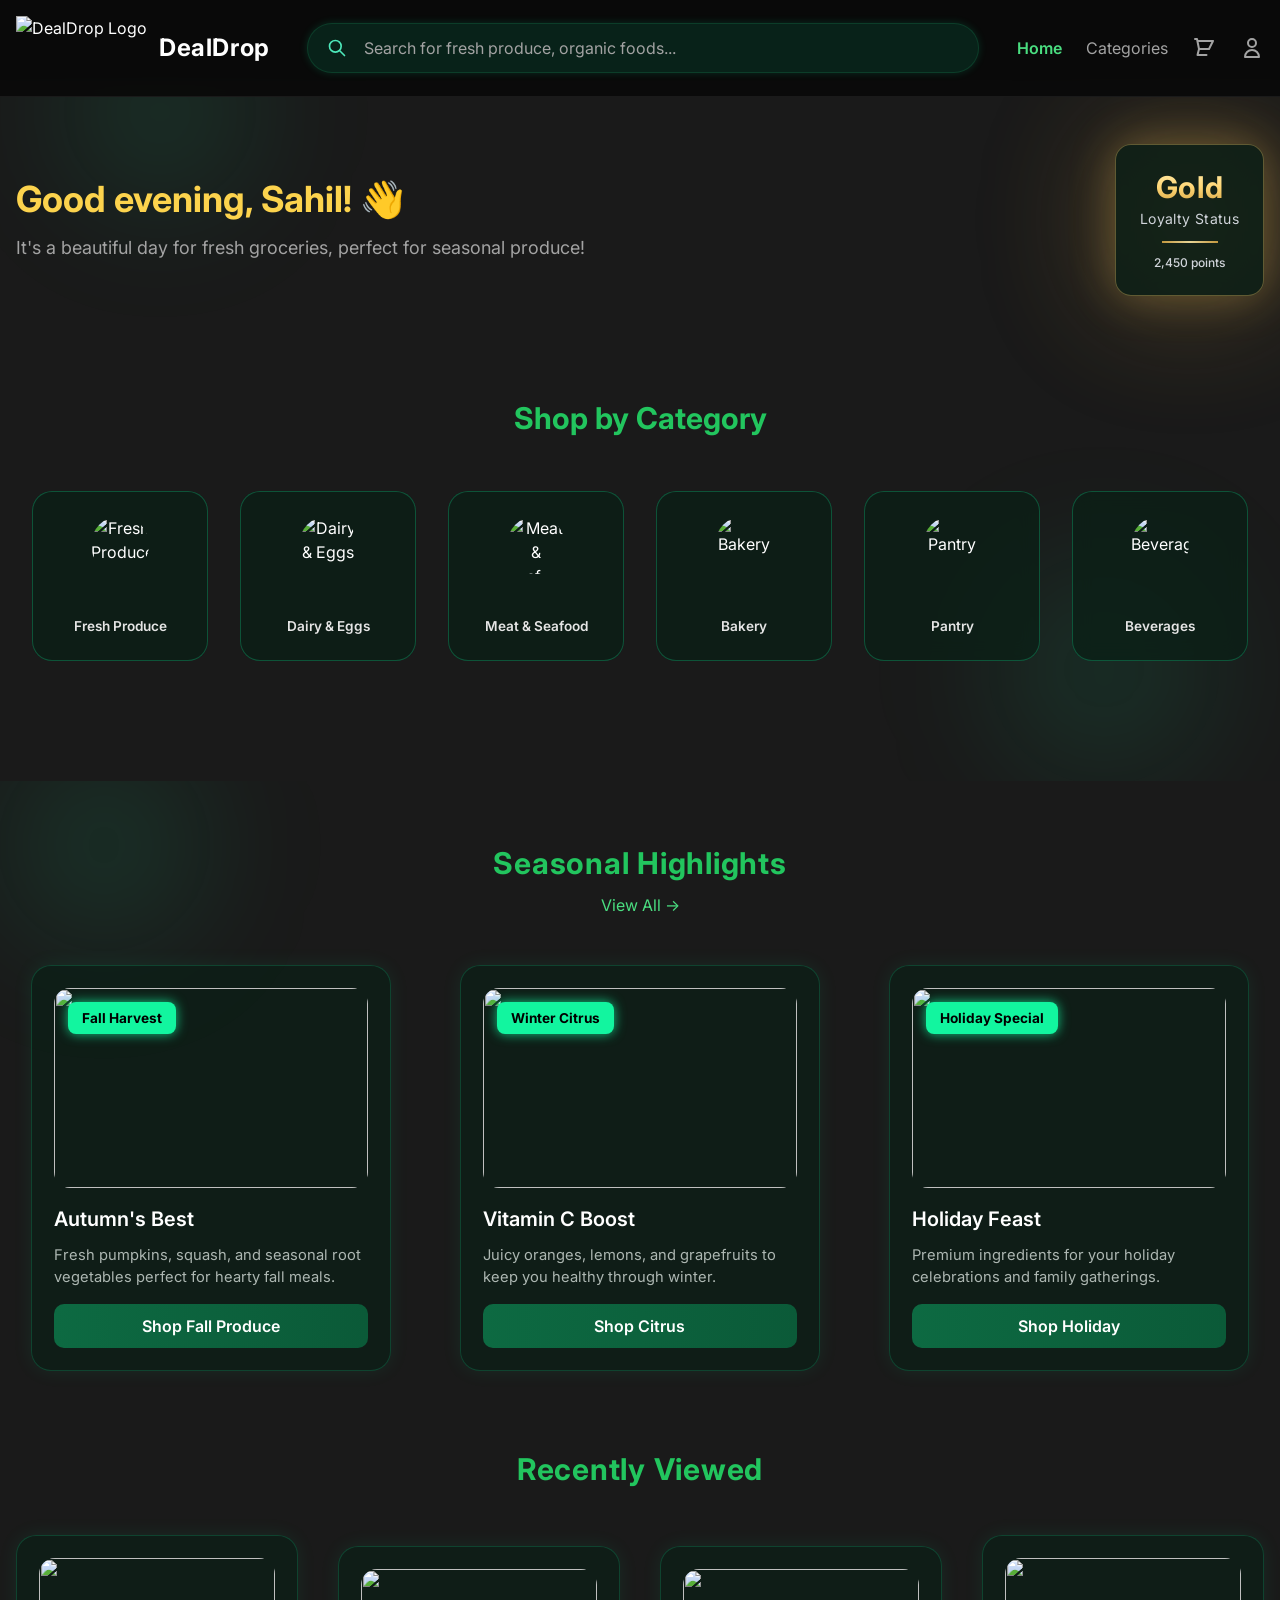
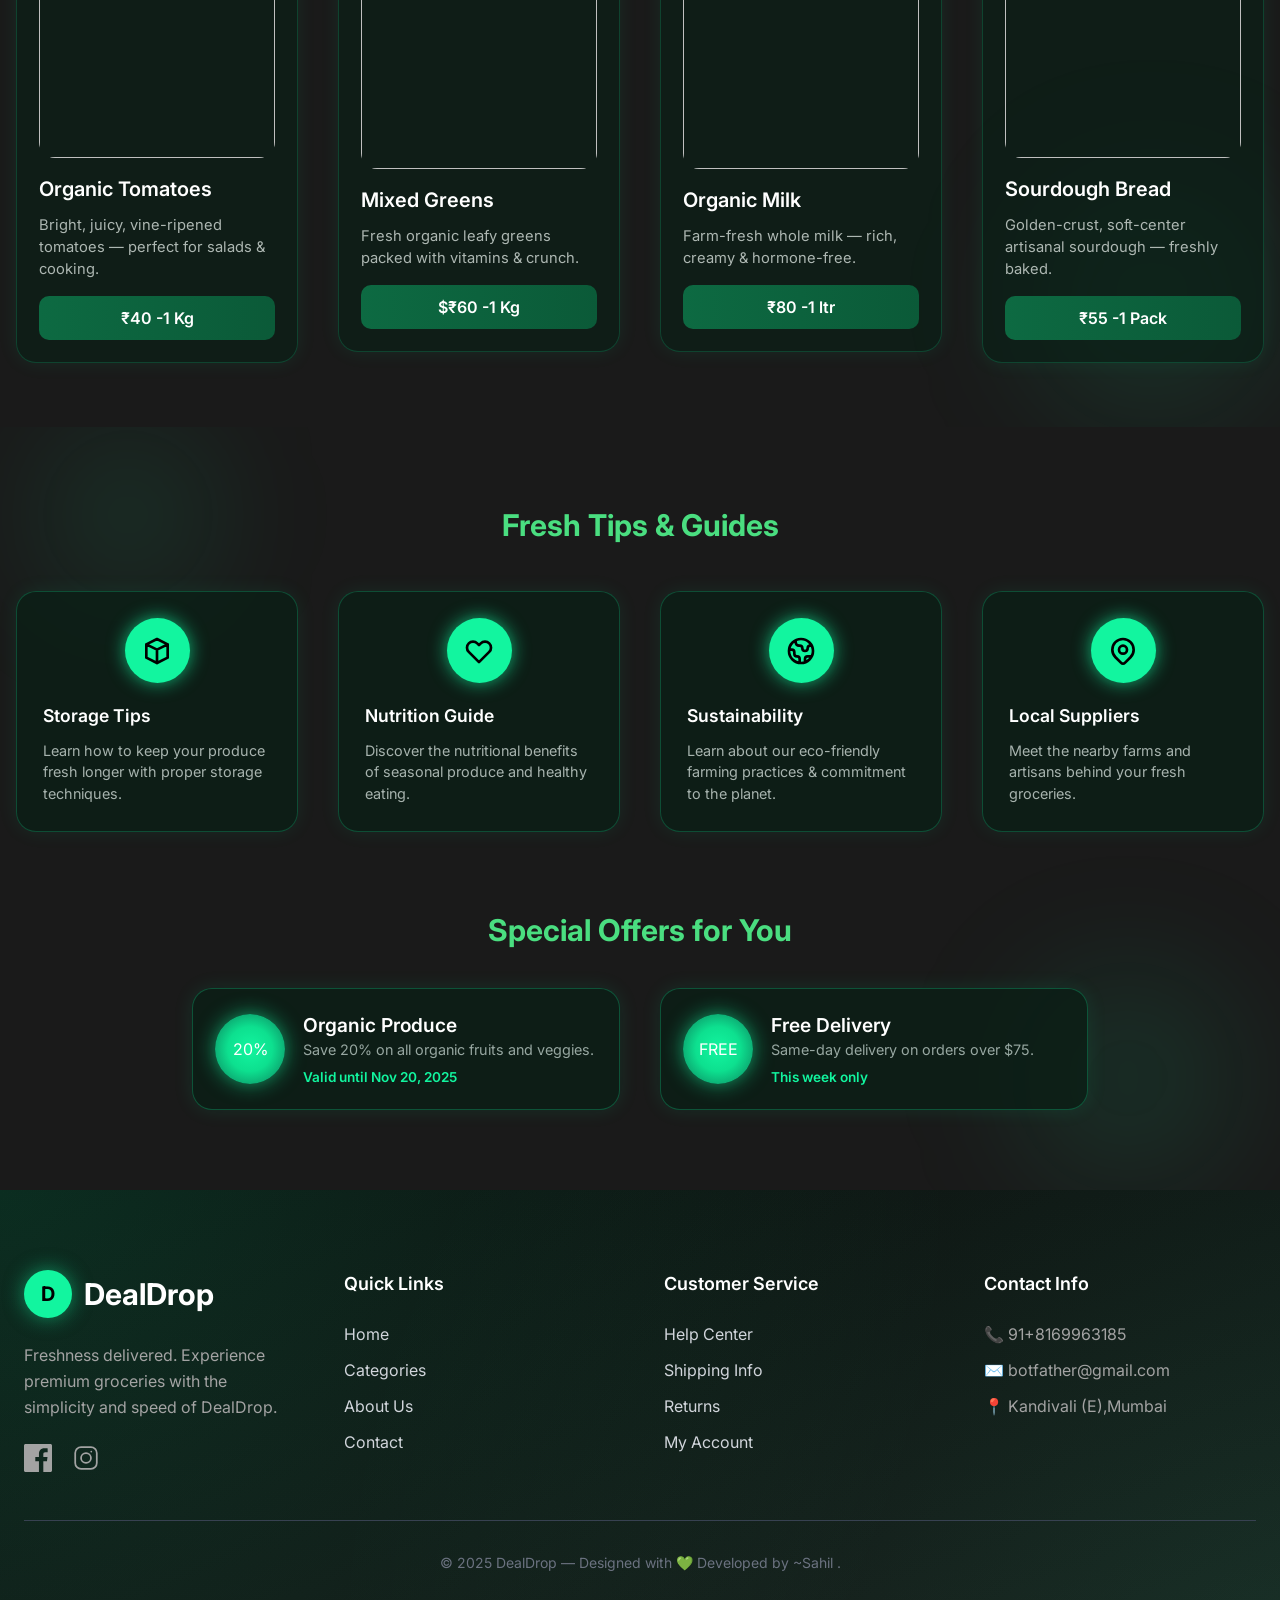
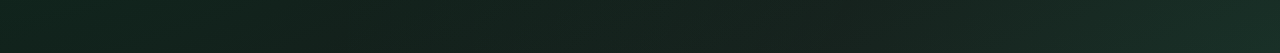
==== commit 01c4baa8: "Updated user_account_dashboard.html" ====
--- a/pages/homepage.html
+++ b/pages/homepage.html
@@ -110,8 +110,13 @@
                             d="M3 3h2l.4 2M7 13h10l4-8H5.4m0 0L7 13m0 0l-1.5 6M7 13l-1.5 6m0 0h9m-9 0h9"
                         ></path>
                     </svg>
-                    <span class="absolute -top-2 -right-2 bg-secondary text-black text-xs rounded-full w-5 h-5 flex items-center justify-center font-semibold">3</span>
+                    <span id="cartDot" class="absolute -top-1 -right-1 w-3 h-3 rounded-full bg-secondary shadow-[0_0_8px_rgba(245,208,54,0.9)] hidden"></span>
                 </a>
+                
+                <!-- User Subscription Status -->
+                <div id="subscriptionStatus" class="hidden text-xs bg-secondary/10 text-secondary px-2 py-1 rounded-full">
+                    <span id="subscriptionPlan">Loading...</span>
+                </div>
 
                 <!-- Account -->
                 <a href="user_account_dashboard.html" class="text-text-secondary hover:text-secondary transition-colors duration-300">
@@ -1031,12 +1036,49 @@
     }
   });
 
+        // Stripe integration
+        let stripeService;
+
+        async function initializeStripe() {
+            if (typeof supabaseClient !== 'undefined') {
+                stripeService = new StripeService(supabaseClient);
+                await loadUserSubscription();
+            }
+        }
+
+        async function loadUserSubscription() {
+            try {
+                const { data: { user } } = await supabaseClient.auth.getUser();
+                if (!user) return;
+
+                const subscription = await stripeService.getUserSubscription();
+                const statusElement = document.getElementById('subscriptionStatus');
+                const planElement = document.getElementById('subscriptionPlan');
+
+                if (subscription && subscription.subscription_status === 'active') {
+                    const product = stripeService.getProductByPriceId(subscription.price_id);
+                    if (product) {
+                        planElement.textContent = `${product.name} Plan`;
+                        statusElement.classList.remove('hidden');
+                    }
+                }
+            } catch (error) {
+                console.error('Error loading subscription:', error);
+            }
+        }
+
+        // Initialize Stripe when page loads
+        document.addEventListener('DOMContentLoaded', () => {
+            setTimeout(initializeStripe, 100);
+        });
+
 
 </script>
 <script src="https://cdn.jsdelivr.net/npm/@supabase/supabase-js@2"></script>
 <script src="../js/dealdrop.js"></script>
+<script src="../js/stripe.js" type="module"></script>
 
 
 
 </body>
-</html>
+</html>
